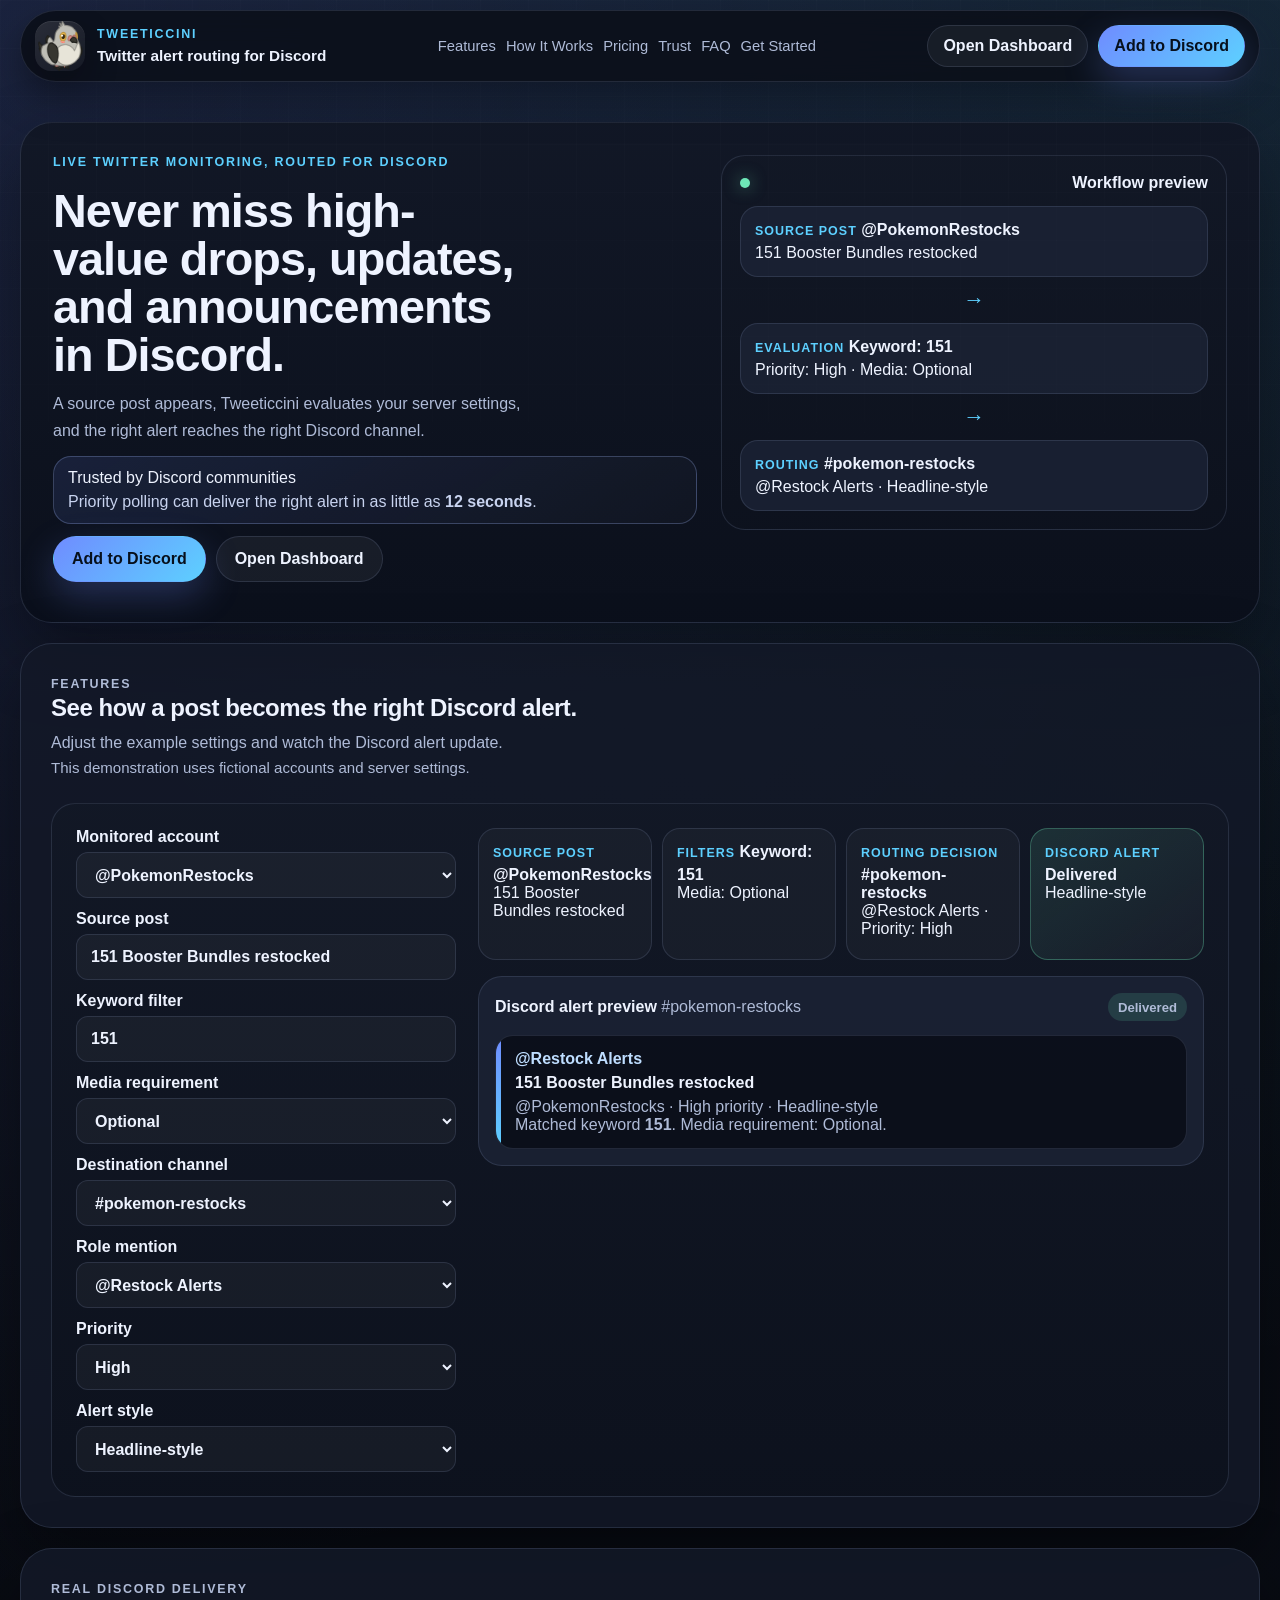
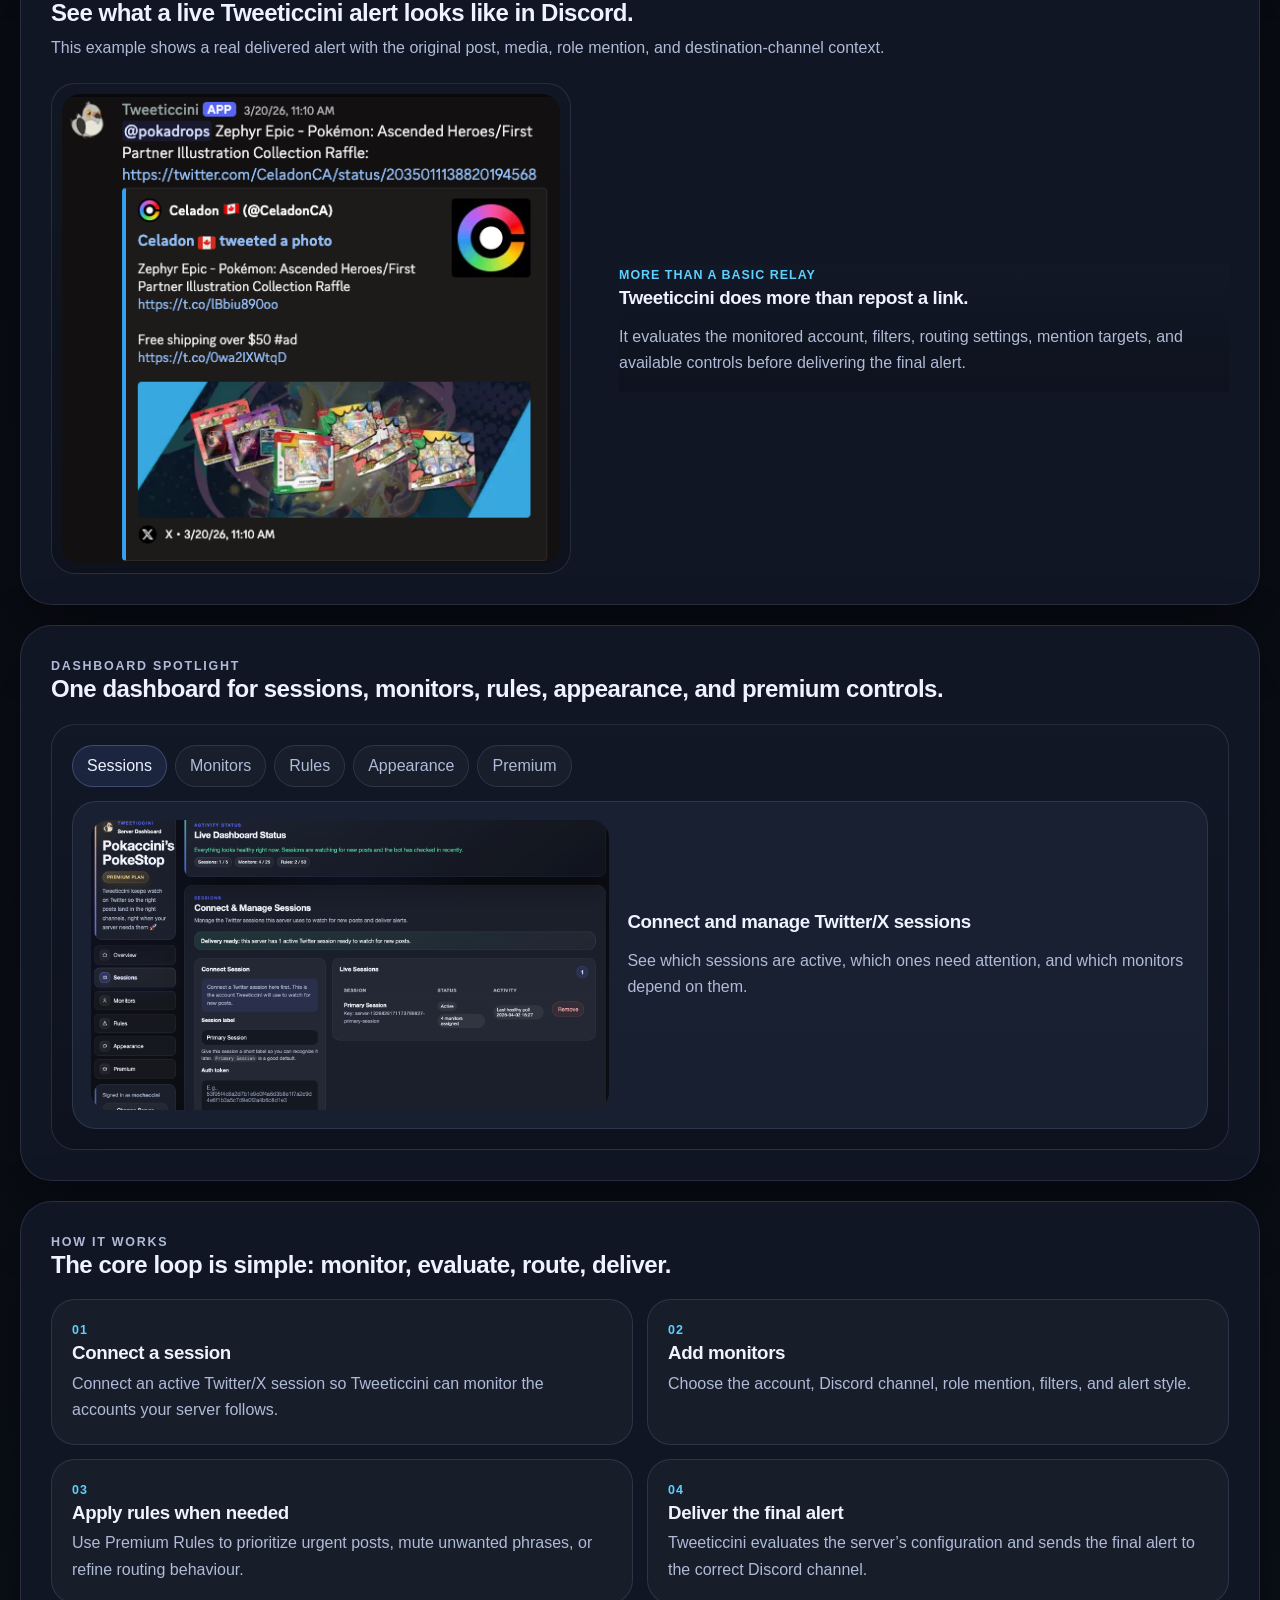
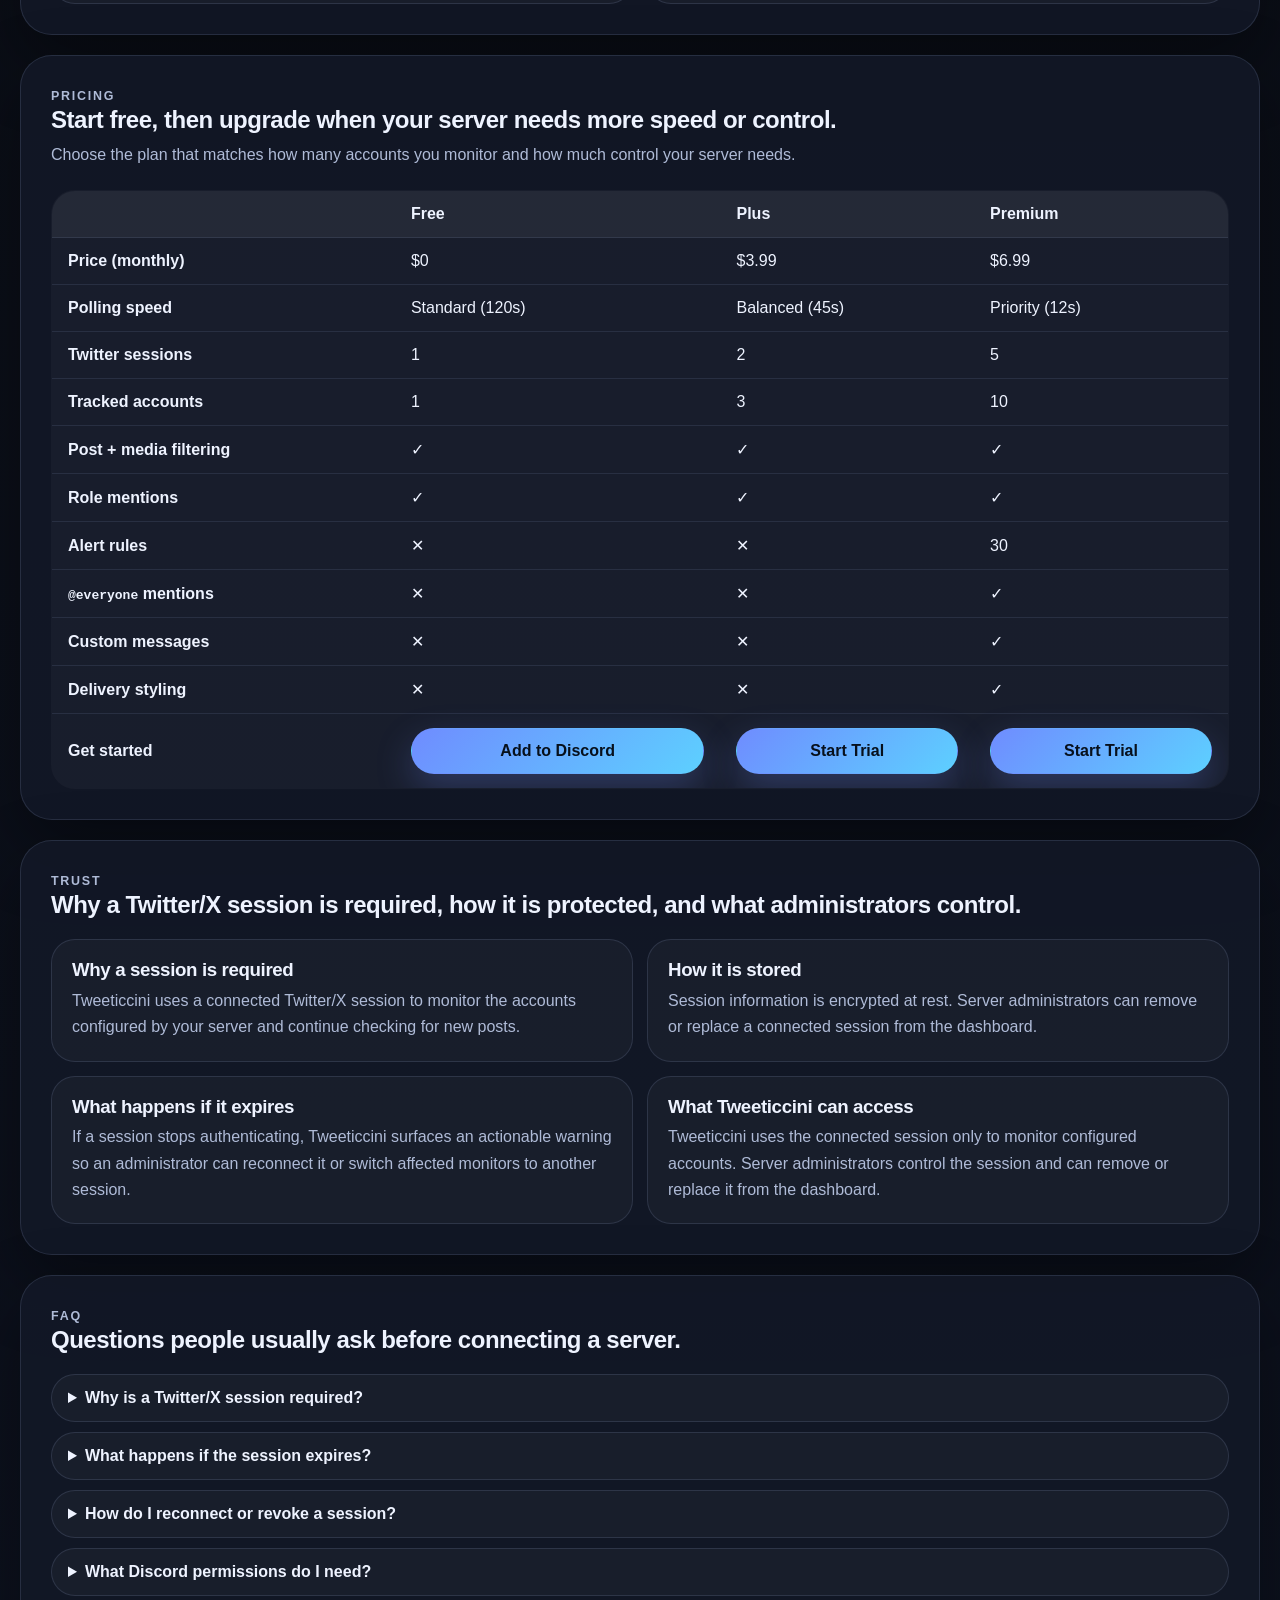
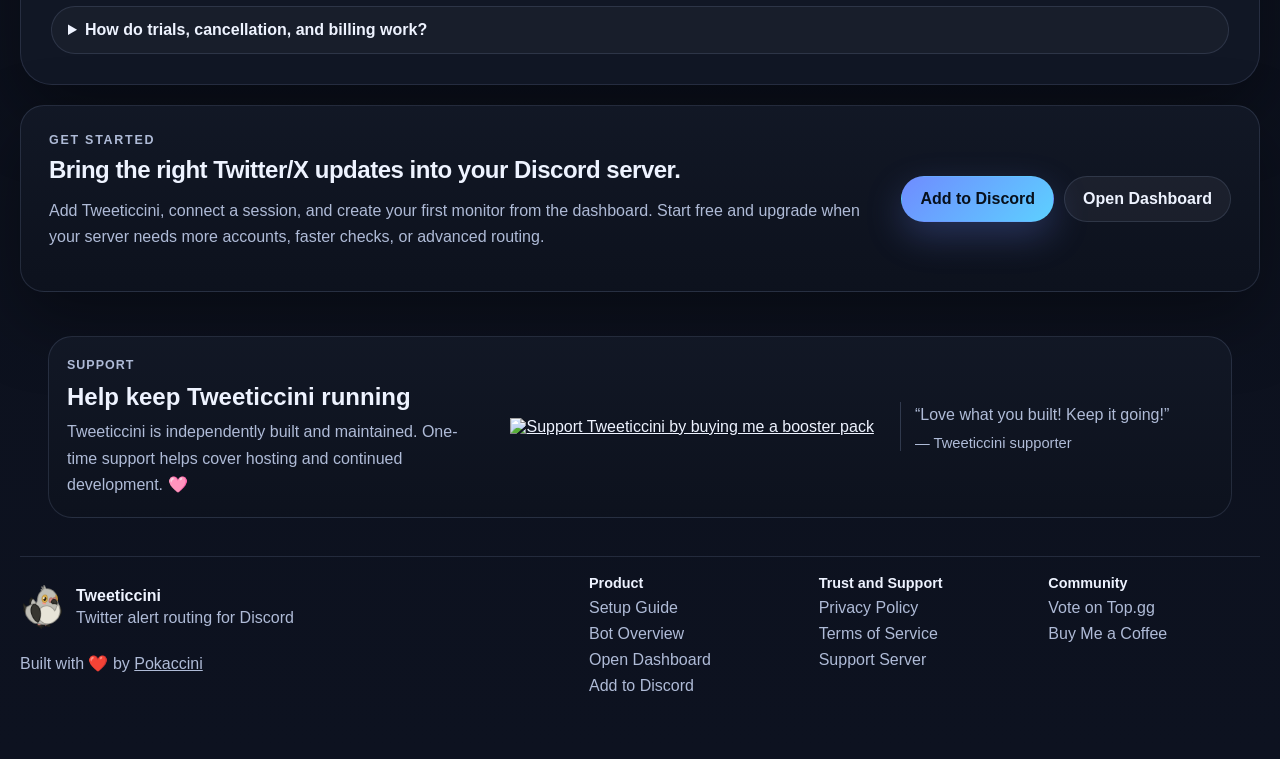
==== docs/index.html @ c3d286ec "Update support section styling and messaging for improved clarity and layout" ====
<!DOCTYPE html>
<html lang="en">
  <head>
    <meta charset="utf-8">
    <meta name="viewport" content="width=device-width, initial-scale=1">
    <title>Real-Time Twitter Alerts for Discord | Tweeticcini</title>
    <meta
      name="description"
      content="Tweeticcini routes Twitter alerts into the right Discord channels with filters, rules, alert styling, and one dashboard for setup and billing."
    >
    <meta name="robots" content="index,follow">
    <link rel="canonical" href="https://tweeticcini.com/">
    <meta property="og:type" content="website">
    <meta property="og:title" content="Real-Time Twitter Alerts for Discord | Tweeticcini">
    <meta
      property="og:description"
      content="A source post appears, Tweeticcini evaluates your server settings, and the right alert reaches the right Discord channel."
    >
    <meta property="og:url" content="https://tweeticcini.com/">
    <meta property="og:image" content="https://tweeticcini.com/tweeticcini-banner.jpg">
    <meta property="og:site_name" content="Tweeticcini">
    <meta name="twitter:card" content="summary_large_image">
    <meta name="twitter:title" content="Real-Time Twitter Alerts for Discord | Tweeticcini">
    <meta
      name="twitter:description"
      content="Route the Twitter accounts that matter into the right Discord channel with filters, rules, and cleaner delivery."
    >
    <meta name="twitter:image" content="https://tweeticcini.com/tweeticcini-banner.jpg">
    <meta
      http-equiv="Content-Security-Policy"
      content="default-src 'self'; script-src 'self'; style-src 'self' 'unsafe-inline'; img-src 'self' data: https://img.buymeacoffee.com; connect-src 'self' https://app.tweeticcini.com; font-src 'self' data:; object-src 'none'; base-uri 'self';"
    >
    <link rel="icon" type="image/png" sizes="32x32" href="./favicon-32.png">
    <link rel="apple-touch-icon" sizes="180x180" href="./apple-touch-icon.png">
    <link rel="stylesheet" href="./styles.css">
    <script src="./site.js" defer></script>
  </head>
  <body>
    <a class="skip-link" href="#main">Skip to main content</a>

    <header class="site-header">
      <div class="site-header-inner">
        <a class="site-brand" href="./index.html" aria-label="Tweeticcini home">
          <img class="site-brand-icon" src="./tweeticcini-icon.png" alt="Tweeticcini icon">
          <div>
            <p class="eyebrow">Tweeticcini</p>
            <div class="site-brand-name">Twitter alert routing for Discord</div>
          </div>
        </a>

        <details class="mobile-nav">
          <summary aria-label="Toggle navigation">Menu</summary>
          <nav class="mobile-nav-panel" aria-label="Mobile navigation">
            <a href="#workflow">Features</a>
            <a href="#how-it-works">How It Works</a>
            <a href="#pricing">Pricing</a>
            <a href="#trust">Trust</a>
            <a href="#faq">FAQ</a>
            <a href="#get-started">Get Started</a>
            <a href="https://discord.com/oauth2/authorize?client_id=1385046979662581780&scope=bot%20applications.commands&permissions=0">Add to Discord</a>
            <a href="https://app.tweeticcini.com">Open Dashboard</a>
          </nav>
        </details>

        <nav class="site-nav" aria-label="Primary navigation">
          <a href="#workflow">Features</a>
          <a href="#how-it-works">How It Works</a>
          <a href="#pricing">Pricing</a>
          <a href="#trust">Trust</a>
          <a href="#faq">FAQ</a>
          <a href="#get-started">Get Started</a>
        </nav>

        <div class="header-actions">
          <a class="button button-secondary button-small" href="https://app.tweeticcini.com">Open Dashboard</a>
          <a class="button button-small" href="https://discord.com/oauth2/authorize?client_id=1385046979662581780&scope=bot%20applications.commands&permissions=0">Add to Discord</a>
        </div>
      </div>
    </header>

    <main id="main" class="site-shell">
      <section class="hero-section">
        <div class="hero-copy">
          <p class="eyebrow">Live Twitter monitoring, routed for Discord</p>
          <h1>Never miss high-value drops, updates, and announcements in Discord.</h1>
          <p class="hero-text">
            A source post appears, Tweeticcini evaluates your server settings, and the right alert reaches the right Discord channel.
          </p>
          <p class="proof-line" aria-label="Tweeticcini adoption and reliability signals">
            <span class="proof-primary proof-primary--fallback">Trusted by Discord communities</span>
            <span class="proof-primary proof-primary--count" hidden><span class="server-count"></span> active servers using Tweeticcini</span>
            <span class="proof-secondary">Priority polling can deliver the right alert in as little as <strong>12 seconds</strong>.</span>
          </p>
          <div class="hero-actions">
            <a class="button" href="https://discord.com/oauth2/authorize?client_id=1385046979662581780&scope=bot%20applications.commands&permissions=0">Add to Discord</a>
            <a class="button button-secondary" href="https://app.tweeticcini.com">Open Dashboard</a>
          </div>
        </div>

        <aside class="hero-visual" aria-label="Tweeticcini workflow preview">
          <div class="signal-card">
            <div class="signal-card-header">
              <span class="status-dot" aria-hidden="true"></span>
              <strong>Workflow preview</strong>
            </div>
            <div class="workflow-chain" aria-hidden="true">
              <div class="workflow-chain-step">
                <span class="chain-label">Source post</span>
                <strong>@PokemonRestocks</strong>
                <p>151 Booster Bundles restocked</p>
              </div>
              <div class="workflow-chain-arrow">→</div>
              <div class="workflow-chain-step">
                <span class="chain-label">Evaluation</span>
                <strong>Keyword: 151</strong>
                <p>Priority: High · Media: Optional</p>
              </div>
              <div class="workflow-chain-arrow">→</div>
              <div class="workflow-chain-step">
                <span class="chain-label">Routing</span>
                <strong>#pokemon-restocks</strong>
                <p>@Restock Alerts · Headline-style</p>
              </div>
            </div>
          </div>
        </aside>
      </section>

      <section id="workflow" class="section-band workflow-section" aria-labelledby="workflow-title">
        <div class="section-heading">
          <p class="eyebrow">Features</p>
          <h2 id="workflow-title">See how a post becomes the right Discord alert.</h2>
          <p>
            Adjust the example settings and watch the Discord alert update.
          </p>
          <p class="section-note">This demonstration uses fictional accounts and server settings.</p>
        </div>

        <div class="workflow-demo">
          <form class="workflow-controls" data-workflow-form>
            <label>
              Monitored account
              <select name="account">
                <option value="@PokemonRestocks" selected>@PokemonRestocks</option>
                <option value="@PokeDrops">PokeDrops</option>
                <option value="@TCGNewsFeed">TCGNewsFeed</option>
              </select>
            </label>
            <label>
              Source post
              <input name="post" type="text" value="151 Booster Bundles restocked">
            </label>
            <label>
              Keyword filter
              <input name="keyword" type="text" value="151">
            </label>
            <label>
              Media requirement
              <select name="media">
                <option value="Optional" selected>Optional</option>
                <option value="Required">Required</option>
                <option value="No media">No media</option>
              </select>
            </label>
            <label>
              Destination channel
              <select name="channel">
                <option value="#pokemon-restocks" selected>#pokemon-restocks</option>
                <option value="#drops-feed">#drops-feed</option>
                <option value="#tcg-news">#tcg-news</option>
              </select>
            </label>
            <label>
              Role mention
              <select name="mention">
                <option value="@Restock Alerts" selected>@Restock Alerts</option>
                <option value="@Pokemon News">@Pokemon News</option>
                <option value="No role">No role</option>
              </select>
            </label>
            <label>
              Priority
              <select name="priority">
                <option value="High" selected>High</option>
                <option value="Standard">Standard</option>
                <option value="Low">Low</option>
              </select>
            </label>
            <label>
              Alert style
              <select name="style">
                <option value="Headline-style" selected>Headline-style</option>
                <option value="Template message">Template message</option>
              </select>
            </label>
          </form>

          <div class="workflow-preview">
            <div class="workflow-stage-list" aria-label="Tweeticcini workflow stages">
              <article class="stage-card">
                <span class="stage-label">Source post</span>
                <strong data-preview-account>@PokemonRestocks</strong>
                <p data-preview-post>151 Booster Bundles restocked</p>
              </article>
              <article class="stage-card">
                <span class="stage-label">Filters</span>
                <strong data-preview-keyword>Keyword: 151</strong>
                <p data-preview-media>Media: Optional</p>
              </article>
              <article class="stage-card">
                <span class="stage-label">Routing decision</span>
                <strong data-preview-channel>#pokemon-restocks</strong>
                <p data-preview-decision>@Restock Alerts · Priority: High</p>
              </article>
              <article class="stage-card stage-card--result">
                <span class="stage-label">Discord alert</span>
                <strong data-preview-status>Delivered</strong>
                <p data-preview-style>Headline-style</p>
              </article>
            </div>

            <article class="discord-preview" aria-live="polite">
              <div class="discord-preview-header">
                <div>
                  <strong>Discord alert preview</strong>
                  <span data-preview-channel-header>#pokemon-restocks</span>
                </div>
                <span class="status-badge status-badge--success" data-preview-status-badge>Delivered</span>
              </div>
              <div class="discord-message-card">
                <div class="discord-message-accent" aria-hidden="true"></div>
                <div class="discord-message-body">
                  <p class="discord-message-mention" data-preview-mention>@Restock Alerts</p>
                  <strong class="discord-message-title" data-preview-title>151 Booster Bundles restocked</strong>
                  <p class="discord-message-meta"><span data-preview-account-inline>@PokemonRestocks</span> · <span data-preview-priority>High</span> priority · <span data-preview-style-inline>Headline-style</span></p>
                  <p class="discord-message-copy">Matched keyword <strong data-preview-keyword-inline>151</strong>. Media requirement: <span data-preview-media-inline>Optional</span>.</p>
                </div>
              </div>
            </article>
          </div>
        </div>
      </section>

      <section class="section-band proof-section" aria-labelledby="proof-title">
        <div class="section-heading">
          <p class="eyebrow">Real Discord Delivery</p>
          <h2 id="proof-title">See what a live Tweeticcini alert looks like in Discord.</h2>
          <p>
            This example shows a real delivered alert with the original post, media, role mention, and destination-channel context.
          </p>
        </div>
        <div class="proof-layout">
          <div class="proof-image-shell">
            <img class="proof-image" src="./discord-alert-example.png" alt="Example Tweeticcini alert delivered in Discord">
          </div>
          <div class="proof-notes">
            <div class="support-card">
              <span class="card-kicker">More Than a Basic Relay</span>
              <h3>Tweeticcini does more than repost a link.</h3>
              <p>It evaluates the monitored account, filters, routing settings, mention targets, and available controls before delivering the final alert.</p>
            </div>
          </div>
        </div>
      </section>

      <section class="section-band spotlight-section" aria-labelledby="spotlight-title">
        <div class="section-heading">
          <p class="eyebrow">Dashboard Spotlight</p>
          <h2 id="spotlight-title">One dashboard for sessions, monitors, rules, appearance, and premium controls.</h2>
        </div>

        <div class="tab-demo" data-tab-demo>
          <div class="tab-list" role="tablist" aria-label="Dashboard preview tabs">
            <button type="button" class="tab-button is-active" role="tab" aria-selected="true" aria-controls="tab-sessions" id="tab-button-sessions" data-tab-target="tab-sessions">Sessions</button>
            <button type="button" class="tab-button" role="tab" aria-selected="false" aria-controls="tab-monitors" id="tab-button-monitors" data-tab-target="tab-monitors">Monitors</button>
            <button type="button" class="tab-button" role="tab" aria-selected="false" aria-controls="tab-rules" id="tab-button-rules" data-tab-target="tab-rules">Rules</button>
            <button type="button" class="tab-button" role="tab" aria-selected="false" aria-controls="tab-appearance" id="tab-button-appearance" data-tab-target="tab-appearance">Appearance</button>
            <button type="button" class="tab-button" role="tab" aria-selected="false" aria-controls="tab-premium" id="tab-button-premium" data-tab-target="tab-premium">Premium</button>
          </div>

          <div class="tab-panels">
            <section class="tab-panel is-active" id="tab-sessions" role="tabpanel" aria-labelledby="tab-button-sessions">
              <img class="tab-preview-image" src="./tweeticcini-sessions.png" alt="Tweeticcini dashboard sessions preview">
              <div class="tab-copy">
                <h3>Connect and manage Twitter/X sessions</h3>
                <p>See which sessions are active, which ones need attention, and which monitors depend on them.</p>
              </div>
            </section>
            <section class="tab-panel" id="tab-monitors" role="tabpanel" aria-labelledby="tab-button-monitors">
              <img class="tab-preview-image" src="./tweeticcini-monitors.png" alt="Tweeticcini dashboard monitors preview">
              <div class="tab-copy">
                <h3>Route monitored accounts to the right channels</h3>
                <p>Assign channels, role mentions, post filters, and per-monitor delivery behavior without editing commands.</p>
              </div>
            </section>
            <section class="tab-panel" id="tab-rules" role="tabpanel" aria-labelledby="tab-button-rules">
              <img class="tab-preview-image" src="./tweeticcini-rules.png" alt="Tweeticcini dashboard rules preview">
              <div class="tab-copy">
                <h3>Apply Premium Rules when precision matters</h3>
                <p>Promote urgent posts, mute noisy phrases, or scope behavior more tightly once a basic monitor is not enough.</p>
              </div>
            </section>
            <section class="tab-panel" id="tab-appearance" role="tabpanel" aria-labelledby="tab-button-appearance">
              <img class="tab-preview-image" src="./tweeticcini-appearance.png" alt="Tweeticcini dashboard appearance preview">
              <div class="tab-copy">
                <h3>Control how alerts read inside Discord</h3>
                <p>Choose headline-style or template messages and tune the visual presentation when Premium appearance settings are enabled.</p>
              </div>
            </section>
            <section class="tab-panel" id="tab-premium" role="tabpanel" aria-labelledby="tab-button-premium">
              <img class="tab-preview-image" src="./tweeticcini-overview.png" alt="Tweeticcini dashboard premium overview preview">
              <div class="tab-copy">
                <h3>Upgrade only when the server needs more scale or control</h3>
                <p>Keep setup in one place, review limits, and start the right plan flow from the dashboard when Free is no longer enough.</p>
              </div>
            </section>
          </div>
        </div>
      </section>

      <section id="how-it-works" class="section-band how-section" aria-labelledby="how-title">
        <div class="section-heading">
          <p class="eyebrow">How It Works</p>
          <h2 id="how-title">The core loop is simple: monitor, evaluate, route, deliver.</h2>
        </div>
        <div class="how-grid">
          <article class="how-card">
            <span class="how-step">01</span>
            <h3>Connect a session</h3>
            <p>Connect an active Twitter/X session so Tweeticcini can monitor the accounts your server follows.</p>
          </article>
          <article class="how-card">
            <span class="how-step">02</span>
            <h3>Add monitors</h3>
            <p>Choose the account, Discord channel, role mention, filters, and alert style.</p>
          </article>
          <article class="how-card">
            <span class="how-step">03</span>
            <h3>Apply rules when needed</h3>
            <p>Use Premium Rules to prioritize urgent posts, mute unwanted phrases, or refine routing behaviour.</p>
          </article>
          <article class="how-card">
            <span class="how-step">04</span>
            <h3>Deliver the final alert</h3>
            <p>Tweeticcini evaluates the server’s configuration and sends the final alert to the correct Discord channel.</p>
          </article>
        </div>
      </section>

      <section id="pricing" class="section-band pricing-section" aria-labelledby="pricing-title">
        <div class="section-heading">
          <p class="eyebrow">Pricing</p>
          <h2 id="pricing-title">Start free, then upgrade when your server needs more speed or control.</h2>
          <p>Choose the plan that matches how many accounts you monitor and how much control your server needs.</p>
        </div>

        <div class="pricing-table-wrap">
          <table class="pricing-table">
            <thead>
              <tr>
                <th></th>
                <th>Free</th>
                <th>Plus</th>
                <th>Premium</th>
              </tr>
            </thead>
            <tbody>
              <tr>
                <th>Price (monthly)</th>
                <td>$0</td>
                <td>$3.99</td>
                <td>$6.99</td>
              </tr>
              <tr>
                <th>Polling speed</th>
                <td>Standard (120s)</td>
                <td>Balanced (45s)</td>
                <td>Priority (12s)</td>
              </tr>
              <tr>
                <th>Twitter sessions</th>
                <td>1</td>
                <td>2</td>
                <td>5</td>
              </tr>
              <tr>
                <th>Tracked accounts</th>
                <td>1</td>
                <td>3</td>
                <td>10</td>
              </tr>
              <tr>
                <th>Post + media filtering</th>
                <td>✓</td>
                <td>✓</td>
                <td>✓</td>
              </tr>
              <tr>
                <th>Role mentions</th>
                <td>✓</td>
                <td>✓</td>
                <td>✓</td>
              </tr>
              <tr>
                <th>Alert rules</th>
                <td>✕</td>
                <td>✕</td>
                <td>30</td>
              </tr>
              <tr>
                <th><code>@everyone</code> mentions</th>
                <td>✕</td>
                <td>✕</td>
                <td>✓</td>
              </tr>
              <tr>
                <th>Custom messages</th>
                <td>✕</td>
                <td>✕</td>
                <td>✓</td>
              </tr>
              <tr>
                <th>Delivery styling</th>
                <td>✕</td>
                <td>✕</td>
                <td>✓</td>
              </tr>
              <tr>
                <th>Get started</th>
                <td><a class="button pricing-table-button" href="https://discord.com/oauth2/authorize?client_id=1385046979662581780&scope=bot%20applications.commands&permissions=0">Add to Discord</a></td>
                <td><a class="button pricing-table-button" href="https://app.tweeticcini.com/dashboard?plan=plus" aria-label="Start Plus trial">Start Trial</a></td>
                <td><a class="button pricing-table-button" href="https://app.tweeticcini.com/dashboard?plan=pro" aria-label="Start Premium trial">Start Trial</a></td>
              </tr>
            </tbody>
          </table>
        </div>

      </section>

      <section id="trust" class="section-band trust-section" aria-labelledby="trust-title">
        <div class="section-heading">
          <p class="eyebrow">Trust</p>
          <h2 id="trust-title">Why a Twitter/X session is required, how it is protected, and what administrators control.</h2>
        </div>
        <div class="trust-grid">
          <article class="trust-card">
            <h3>Why a session is required</h3>
            <p>Tweeticcini uses a connected Twitter/X session to monitor the accounts configured by your server and continue checking for new posts.</p>
          </article>
          <article class="trust-card">
            <h3>How it is stored</h3>
            <p>Session information is encrypted at rest. Server administrators can remove or replace a connected session from the dashboard.</p>
          </article>
          <article class="trust-card">
            <h3>What happens if it expires</h3>
            <p>If a session stops authenticating, Tweeticcini surfaces an actionable warning so an administrator can reconnect it or switch affected monitors to another session.</p>
          </article>
          <article class="trust-card">
            <h3>What Tweeticcini can access</h3>
            <p>Tweeticcini uses the connected session only to monitor configured accounts. Server administrators control the session and can remove or replace it from the dashboard.</p>
          </article>
        </div>
      </section>

      <section id="faq" class="section-band faq-section" aria-labelledby="faq-title">
        <div class="section-heading">
          <p class="eyebrow">FAQ</p>
          <h2 id="faq-title">Questions people usually ask before connecting a server.</h2>
        </div>
        <div class="faq-list">
          <details class="faq-item">
            <summary>Why is a Twitter/X session required?</summary>
            <p>Tweeticcini uses a connected session to watch the Twitter/X accounts your server cares about. Without that session, it cannot keep those monitor checks running.</p>
          </details>
          <details class="faq-item">
            <summary>What happens if the session expires?</summary>
            <p>The dashboard will show that the session needs attention, and alerts tied to that session may stop until a server admin reconnects it or swaps to another connected session.</p>
          </details>
          <details class="faq-item">
            <summary>How do I reconnect or revoke a session?</summary>
            <p>Open the dashboard, go to Sessions, and either reconnect the existing session or remove it entirely.</p>
          </details>
          <details class="faq-item">
            <summary>What Discord permissions do I need?</summary>
            <p>You need permission to manage the server in Discord to access the dashboard for that server. The bot also needs access to the channels where you want alerts posted.</p>
          </details>
          <details class="faq-item">
            <summary>How do trials, cancellation, and billing work?</summary>
            <p>Paid plans include a 7-day trial when available. You can start checkout from the dashboard and use the billing portal to review or cancel an active subscription.</p>
          </details>
        </div>
      </section>

      <section id="get-started" class="section-band final-cta-section" aria-labelledby="final-cta-title">
        <div class="final-cta-card">
          <div>
            <p class="eyebrow">Get Started</p>
            <h2 id="final-cta-title">Bring the right Twitter/X updates into your Discord server.</h2>
            <p>Add Tweeticcini, connect a session, and create your first monitor from the dashboard. Start free and upgrade when your server needs more accounts, faster checks, or advanced routing.</p>
          </div>
          <div class="hero-actions">
            <a class="button" href="https://discord.com/oauth2/authorize?client_id=1385046979662581780&scope=bot%20applications.commands&permissions=0">Add to Discord</a>
            <a class="button button-secondary" href="https://app.tweeticcini.com">Open Dashboard</a>
          </div>
        </div>
      </section>

      <section class="section-band support-section" aria-labelledby="support-title">
        <div class="support-note support-note--wide">
          <div class="support-copy">
            <p class="support-note-kicker">Support</p>
            <h2 id="support-title">Help keep Tweeticcini running</h2>
            <p>Tweeticcini is independently built and maintained. One-time support helps cover hosting and continued development. 🩷</p>
          </div>
          <div class="bmc-embed" aria-label="Buy Me a Coffee support button">
            <a class="bmc-embed-link" href="https://www.buymeacoffee.com/pokaccini" target="_blank" rel="noopener noreferrer">
              <img class="bmc-embed-image" src="https://img.buymeacoffee.com/button-api/?text=Buy me a booster pack&amp;emoji=🃏&amp;slug=pokaccini&amp;button_colour=BD5FFF&amp;font_colour=ffffff&amp;font_family=Bree&amp;outline_colour=000000&amp;coffee_colour=FFDD00" alt="Support Tweeticcini by buying me a booster pack">
            </a>
          </div>
          <blockquote class="support-quote">
            <p>“Love what you built! Keep it going!”</p>
            <footer>— Tweeticcini supporter</footer>
          </blockquote>
        </div>
      </section>

      <footer class="site-footer">
        <div class="footer-brand-block">
          <a class="footer-brand" href="./index.html" aria-label="Tweeticcini home">
            <img class="footer-brand-icon" src="./tweeticcini-icon.png" alt="Tweeticcini icon">
            <div>
              <strong>Tweeticcini</strong>
              <p>Twitter alert routing for Discord</p>
            </div>
          </a>
          <p class="footer-credit">Built with ❤️ by <a href="https://linktr.ee/pokaccini" target="_blank" rel="noreferrer">Pokaccini</a></p>
        </div>
        <nav class="footer-links-grid" aria-label="Footer">
          <div class="footer-link-group">
            <h2>Product</h2>
            <a href="./how-to-send-twitter-alerts-to-discord.html">Setup Guide</a>
            <a href="./twitter-alerts-for-discord.html">Bot Overview</a>
            <a href="https://app.tweeticcini.com">Open Dashboard</a>
            <a href="https://discord.com/oauth2/authorize?client_id=1385046979662581780&scope=bot%20applications.commands&permissions=0">Add to Discord</a>
          </div>
          <div class="footer-link-group">
            <h2>Trust and Support</h2>
            <a href="./privacy.html">Privacy Policy</a>
            <a href="./terms.html">Terms of Service</a>
            <a href="https://discord.gg/kWuft9A3gk" target="_blank" rel="noreferrer">Support Server</a>
          </div>
          <div class="footer-link-group">
            <h2>Community</h2>
            <a href="https://top.gg/bot/1385046979662581780/vote" target="_blank" rel="noreferrer">Vote on Top.gg</a>
            <a href="https://buymeacoffee.com/pokaccini" target="_blank" rel="noreferrer">Buy Me a Coffee</a>
          </div>
        </nav>
      </footer>
    </main>
  </body>
</html>
---- docs/styles.css ----
:root {
  color-scheme: dark;
  --bg: #0a0d14;
  --bg-elevated: #121826;
  --bg-soft: #171f31;
  --panel: rgba(19, 25, 39, 0.88);
  --panel-strong: rgba(14, 19, 31, 0.96);
  --panel-muted: rgba(28, 36, 54, 0.8);
  --border: rgba(138, 155, 194, 0.18);
  --border-strong: rgba(132, 154, 209, 0.34);
  --accent-primary: #6f8cff;
  --accent-secondary: #5dd0ff;
  --success: #6ee7b7;
  --warning: #ffd38a;
  --error: #ff9c9c;
  --text: #eef3ff;
  --text-muted: #afbbd7;
  --focus-ring: 0 0 0 3px rgba(93, 208, 255, 0.35);
  --shadow-soft: 0 18px 40px rgba(0, 0, 0, 0.28);
  --shadow-strong: 0 28px 70px rgba(0, 0, 0, 0.36);
  --space-1: 0.375rem;
  --space-2: 0.625rem;
  --space-3: 1rem;
  --space-4: 1.5rem;
  --space-5: 2rem;
  --space-6: 3rem;
  --space-7: 4rem;
  --space-8: 5rem;
  --radius-sm: 12px;
  --radius-md: 18px;
  --radius-lg: 24px;
  --radius-xl: 32px;
  --max-width: 1240px;
  --transition: 180ms ease;
}

* {
  box-sizing: border-box;
}

html {
  scroll-behavior: smooth;
}

body {
  margin: 0;
  min-height: 100vh;
  color: var(--text);
  background:
    radial-gradient(circle at top left, rgba(111, 140, 255, 0.18), transparent 28%),
    radial-gradient(circle at top right, rgba(93, 208, 255, 0.12), transparent 24%),
    linear-gradient(180deg, #070a12 0%, var(--bg) 45%, #0d1220 100%);
  font-family: "Roboto", "Segoe UI", "Helvetica Neue", Arial, sans-serif;
  overflow-x: clip;
}

body::before {
  content: "";
  position: fixed;
  inset: 0;
  pointer-events: none;
  background:
    linear-gradient(rgba(255, 255, 255, 0.02) 1px, transparent 1px),
    linear-gradient(90deg, rgba(255, 255, 255, 0.018) 1px, transparent 1px);
  background-size: 48px 48px;
  mask-image: linear-gradient(180deg, rgba(0, 0, 0, 0.68), transparent 84%);
}

a {
  color: inherit;
}

button,
input,
select {
  font: inherit;
}

button,
a {
  -webkit-tap-highlight-color: transparent;
}

:focus-visible {
  outline: none;
  box-shadow: var(--focus-ring);
}

.skip-link {
  position: fixed;
  left: 16px;
  top: 14px;
  z-index: 30;
  padding: 10px 14px;
  border-radius: var(--radius-sm);
  background: #fff;
  color: #0c1220;
  text-decoration: none;
  transform: translateY(-160%);
  transition: transform var(--transition);
}

.skip-link:focus {
  transform: translateY(0);
}

.site-header-inner,
.site-shell {
  width: min(var(--max-width), calc(100vw - 32px));
  margin: 0 auto;
}

.site-shell {
  padding: 20px 0 56px;
}

.site-header {
  position: sticky;
  top: 0;
  z-index: 20;
  padding: 10px 0 0;
}

.site-header-inner {
  display: grid;
  grid-template-columns: auto 1fr auto;
  align-items: center;
  gap: var(--space-4);
  padding: 10px 14px;
  border: 1px solid var(--border);
  border-radius: 999px;
  background: rgba(10, 14, 22, 0.82);
  backdrop-filter: blur(18px);
  box-shadow: var(--shadow-soft);
}

.site-brand {
  display: inline-flex;
  align-items: center;
  gap: 12px;
  text-decoration: none;
}

.site-brand-icon {
  width: 50px;
  height: 50px;
  border-radius: 16px;
  background: linear-gradient(145deg, rgba(255, 255, 255, 0.12), rgba(255, 255, 255, 0.04));
  box-shadow: inset 0 1px 0 rgba(255, 255, 255, 0.08), 0 14px 34px rgba(0, 0, 0, 0.24);
}

.site-brand-name {
  font-size: 0.96rem;
  font-weight: 700;
}

.eyebrow {
  margin: 0 0 var(--space-1);
  color: var(--accent-secondary);
  font-size: 0.78rem;
  font-weight: 700;
  letter-spacing: 0.14em;
  text-transform: uppercase;
}

.site-nav,
.header-actions,
.hero-actions,
.site-footer-links {
  display: flex;
  align-items: center;
  gap: 10px;
}

.site-nav {
  justify-content: center;
  flex-wrap: nowrap;
  min-width: 0;
}

.site-nav a,
.site-footer-links a,
.mobile-nav-panel a {
  color: var(--text-muted);
  text-decoration: none;
}

.site-nav a {
  font-size: 0.92rem;
  white-space: nowrap;
}

.site-nav a:hover,
.site-footer-links a:hover,
.mobile-nav-panel a:hover {
  color: var(--text);
}

.button {
  min-height: 46px;
  display: inline-flex;
  align-items: center;
  justify-content: center;
  gap: 8px;
  padding: 0 18px;
  border: 1px solid transparent;
  border-radius: 999px;
  background: linear-gradient(135deg, var(--accent-primary), var(--accent-secondary));
  color: #07101c;
  font-weight: 700;
  text-decoration: none;
  transition: transform var(--transition), box-shadow var(--transition), filter var(--transition), border-color var(--transition);
  box-shadow: 0 14px 36px rgba(111, 140, 255, 0.26);
}

.button:hover {
  transform: translateY(-1px);
  filter: brightness(1.04);
}

.button-small {
  min-height: 42px;
  padding-inline: 15px;
}

.button-secondary {
  background: rgba(255, 255, 255, 0.05);
  border-color: var(--border);
  color: var(--text);
  box-shadow: none;
}

.mobile-nav {
  display: none;
}

.hero-section,
.workflow-section,
.proof-section,
.spotlight-section,
.how-section,
.pricing-section,
.trust-section,
.faq-section,
.final-cta-card {
  border: 1px solid var(--border);
  border-radius: var(--radius-xl);
  background: var(--panel);
  box-shadow: var(--shadow-strong);
}

.hero-section,
.workflow-section,
.proof-section,
.spotlight-section,
.how-section,
.pricing-section,
.trust-section,
.faq-section,
.final-cta-section {
  margin-top: 20px;
}

.hero-section,
.workflow-section,
.proof-section,
.spotlight-section,
.how-section,
.pricing-section,
.trust-section,
.faq-section {
  padding: 30px;
}

.hero-section {
  display: grid;
  grid-template-columns: minmax(0, 1.12fr) minmax(340px, 0.88fr);
  gap: 24px;
  background:
    linear-gradient(180deg, rgba(18, 24, 38, 0.98), rgba(11, 16, 27, 0.98)),
    var(--panel);
  padding: 32px 32px 40px;
}

.hero-copy h1,
.section-heading h2,
.tab-copy h3,
.how-card h3,
.trust-card h3,
.support-card h3,
.final-cta-card h2 {
  margin: 0;
  line-height: 1.05;
  letter-spacing: -0.02em;
}

.hero-copy h1 {
  font-size: clamp(2.15rem, 3.65vw, 3.9rem);
  max-width: 18ch;
  line-height: 1.03;
}

.hero-text,
.section-heading p,
.tab-copy p,
.how-card p,
.trust-card p,
.support-card p,
.final-cta-card p,
.faq-item p,
.support-note p {
  color: var(--text-muted);
  line-height: 1.65;
}

.hero-copy {
  display: grid;
  gap: 12px;
}

.hero-text {
  margin: 0;
  max-width: 56ch;
}

.proof-line {
  display: grid;
  gap: 6px;
  padding: 12px 14px;
  margin: 0;
  border: 1px solid var(--border-strong);
  border-radius: var(--radius-md);
  background: linear-gradient(145deg, rgba(111, 140, 255, 0.12), rgba(255, 255, 255, 0.02));
}

.proof-kicker {
  color: #c8d7ff;
  font-size: 0.72rem;
  font-weight: 700;
  letter-spacing: 0.12em;
  text-transform: uppercase;
}

.proof-primary {
  font-size: 1rem;
  color: var(--text);
}

.proof-primary--count[hidden],
.proof-primary--fallback[hidden] {
  display: none;
}

.proof-secondary {
  color: #c8d3ef;
}

.hero-visual {
  display: grid;
  align-content: start;
}

.hero-copy,
.hero-visual,
.proof-notes {
  min-width: 0;
}

.signal-card,
.workflow-demo,
.tab-demo,
.support-note,
.proof-notes .support-card,
.final-cta-card {
  background: linear-gradient(180deg, rgba(18, 24, 38, 0.98), rgba(13, 18, 30, 0.98));
}

.signal-card,
.support-note {
  padding: 18px;
  border: 1px solid var(--border);
  border-radius: var(--radius-lg);
}

.signal-card-header,
.discord-preview-header {
  display: flex;
  align-items: center;
  justify-content: space-between;
  gap: 12px;
}

.status-dot {
  width: 10px;
  height: 10px;
  border-radius: 999px;
  background: var(--success);
  box-shadow: 0 0 16px rgba(110, 231, 183, 0.5);
}

.workflow-chain {
  display: grid;
  gap: 10px;
  margin-top: 14px;
}

.workflow-chain-step {
  padding: 14px;
  border: 1px solid var(--border);
  border-radius: var(--radius-md);
  background: var(--panel-muted);
}

.workflow-chain-step p,
.workflow-chain-step strong {
  margin: 0;
}

.workflow-chain-arrow {
  color: var(--accent-secondary);
  font-size: 1.35rem;
  text-align: center;
}

.chain-label,
.stage-label,
.card-kicker,
.support-note-kicker,
.how-step {
  display: inline-block;
  margin-bottom: 6px;
  color: var(--accent-secondary);
  font-size: 0.78rem;
  font-weight: 700;
  letter-spacing: 0.08em;
  text-transform: uppercase;
}

.section-heading {
  width: 100%;
  max-width: 1020px;
  margin-bottom: 22px;
}

.section-heading > p {
  margin-top: 0;
  margin-bottom: 0;
}

.section-heading > h2 {
  margin-top: 0;
  margin-bottom: 10px;
}

.section-note {
  margin: 0;
  color: #cad3eb;
  font-size: 0.94rem;
}

.workflow-demo {
  display: grid;
  grid-template-columns: minmax(320px, 380px) minmax(0, 1fr);
  gap: 22px;
  padding: 24px;
  border: 1px solid var(--border);
  border-radius: var(--radius-lg);
  align-items: start;
}

.workflow-controls {
  display: grid;
  gap: 12px;
}

.workflow-controls label {
  display: grid;
  gap: 6px;
  color: var(--text);
  font-weight: 600;
}

.workflow-controls input,
.workflow-controls select {
  min-height: 46px;
  width: 100%;
  padding: 0 14px;
  border: 1px solid var(--border);
  border-radius: var(--radius-sm);
  background: rgba(255, 255, 255, 0.04);
  color: var(--text);
}

.workflow-preview {
  display: grid;
  gap: 16px;
  align-content: start;
}

.workflow-stage-list {
  display: grid;
  grid-template-columns: repeat(4, minmax(0, 1fr));
  gap: 10px;
}

.stage-card {
  min-height: 132px;
  padding: 14px;
  border: 1px solid var(--border);
  border-radius: var(--radius-md);
  background: rgba(255, 255, 255, 0.03);
}

.stage-card strong,
.stage-card p {
  margin: 0;
}

.stage-card--result {
  background: linear-gradient(145deg, rgba(110, 231, 183, 0.12), rgba(255, 255, 255, 0.03));
  border-color: rgba(110, 231, 183, 0.3);
}

.discord-preview {
  padding: 16px;
  border: 1px solid var(--border);
  border-radius: var(--radius-lg);
  background: var(--panel-muted);
}

.discord-preview-header span {
  color: var(--text-muted);
}

.status-badge {
  display: inline-flex;
  align-items: center;
  justify-content: center;
  min-height: 28px;
  padding: 0 10px;
  border-radius: 999px;
  font-size: 0.82rem;
  font-weight: 700;
}

.status-badge--success {
  background: rgba(110, 231, 183, 0.14);
  color: var(--success);
}

.discord-message-card {
  display: grid;
  grid-template-columns: 5px 1fr;
  margin-top: 14px;
  border: 1px solid var(--border);
  border-radius: var(--radius-md);
  overflow: hidden;
  background: rgba(9, 13, 22, 0.82);
}

.discord-message-accent {
  background: linear-gradient(180deg, var(--accent-primary), var(--accent-secondary));
}

.discord-message-body {
  padding: 14px;
}

.discord-message-mention {
  margin: 0 0 6px;
  color: #beddff;
  font-weight: 700;
}

.discord-message-title {
  display: block;
  margin-bottom: 6px;
}

.discord-message-meta,
.discord-message-copy {
  margin: 0;
  color: var(--text-muted);
}

.proof-layout {
  display: grid;
  grid-template-columns: minmax(0, 520px) minmax(320px, 1fr);
  gap: 48px;
  align-items: center;
}

.proof-image-shell,
.tab-panel,
.how-card,
.trust-card,
.faq-item,
.final-cta-card {
  border: 1px solid var(--border);
  border-radius: var(--radius-lg);
}

.proof-image-shell {
  width: 100%;
  max-width: 520px;
  justify-self: start;
  padding: 10px;
  background: linear-gradient(180deg, rgba(17, 23, 36, 0.98), rgba(13, 18, 28, 0.98));
}

.proof-image {
  width: 100%;
  max-width: 520px;
  height: auto;
  display: block;
  border-radius: var(--radius-md);
  object-fit: contain;
}

.proof-notes {
  display: grid;
  align-content: center;
}

.tab-demo {
  padding: 20px;
  border: 1px solid var(--border);
  border-radius: var(--radius-lg);
}

.tab-list {
  display: flex;
  flex-wrap: wrap;
  gap: 8px;
  margin-bottom: 14px;
}

.tab-button {
  min-height: 42px;
  padding: 0 14px;
  border: 1px solid var(--border);
  border-radius: 999px;
  background: rgba(255, 255, 255, 0.03);
  color: var(--text-muted);
  cursor: pointer;
  transition: background var(--transition), color var(--transition), border-color var(--transition);
}

.tab-button:hover,
.tab-button[aria-selected="true"] {
  color: var(--text);
  border-color: var(--border-strong);
  background: rgba(111, 140, 255, 0.12);
}

.tab-panels {
  display: grid;
  gap: 12px;
}

.js-enabled .tab-panel {
  display: none;
}

.js-enabled .tab-panel.is-active {
  display: grid;
}

.tab-panel {
  grid-template-columns: minmax(300px, 0.96fr) minmax(0, 1.04fr);
  gap: 18px;
  padding: 18px;
  background: var(--panel-muted);
  align-items: center;
}

.tab-preview-image {
  width: 100%;
  border-radius: var(--radius-md);
  display: block;
  max-height: 290px;
  object-fit: cover;
}

.how-grid,
.trust-grid {
  display: grid;
  grid-template-columns: repeat(2, minmax(0, 1fr));
  gap: 14px;
}

.how-card,
.trust-card {
  padding: 20px;
  background: rgba(255, 255, 255, 0.03);
}

.how-card h3,
.trust-card h3 {
  margin-bottom: 8px;
}

.how-card p,
.trust-card p {
  margin: 0;
}

.pricing-table-wrap {
  overflow-x: auto;
  margin-top: 18px;
}

.pricing-table {
  width: 100%;
  border-collapse: collapse;
  border: 1px solid var(--border);
  border-radius: var(--radius-lg);
  overflow: hidden;
  background: rgba(255, 255, 255, 0.03);
}

.pricing-table th,
.pricing-table td {
  padding: 14px 16px;
  text-align: left;
  border-bottom: 1px solid rgba(138, 155, 194, 0.14);
}

.pricing-table thead th {
  background: rgba(255, 255, 255, 0.05);
}

.pricing-table tbody tr:last-child td,
.pricing-table tbody tr:last-child th {
  border-bottom: 0;
}

.pricing-table-button {
  width: 100%;
}

.support-note {
  display: grid;
  gap: 8px;
  max-width: 640px;
  margin: 18px auto 0;
}

.support-section {
  margin-top: 20px;
  padding: 24px 28px;
}

.support-note .bmc-embed {
  margin-top: 0;
}

.support-note--wide {
  max-width: none;
  margin-top: 0;
  grid-template-columns: minmax(0, 1.2fr) auto minmax(220px, 0.9fr);
  align-items: center;
  gap: 26px;
}

.support-copy {
  min-width: 0;
  display: grid;
  align-content: center;
  gap: 8px;
}

.support-copy .eyebrow,
.support-copy h2,
.support-copy p {
  margin: 0;
}

.bmc-embed-link {
  display: inline-block;
}

.bmc-embed-image {
  display: block;
  width: auto;
  height: auto;
  max-width: 100%;
}

.support-quote {
  margin: 0;
  padding-left: 14px;
  border-left: 1px solid rgba(138, 155, 194, 0.28);
  color: var(--text-muted);
  align-self: center;
}

.support-quote p,
.support-quote footer {
  margin: 0;
}

.support-quote footer {
  margin-top: 6px;
  font-size: 0.92rem;
}

.faq-list {
  display: grid;
  gap: 10px;
}

.faq-item {
  padding: 14px 16px;
  background: rgba(255, 255, 255, 0.03);
}

.faq-item summary {
  cursor: pointer;
  font-weight: 700;
}

.faq-item p {
  margin: 10px 0 0;
}

.final-cta-card {
  display: grid;
  grid-template-columns: minmax(0, 1.2fr) auto;
  gap: 18px;
  align-items: center;
  padding: 24px 28px;
}

.site-footer {
  display: grid;
  grid-template-columns: minmax(240px, 0.9fr) minmax(0, 1.1fr);
  gap: 20px;
  margin-top: 14px;
  padding: 18px 0 8px;
  border-top: 1px solid var(--border);
}

.footer-brand-block {
  display: grid;
  gap: 10px;
}

.footer-brand {
  display: inline-flex;
  align-items: center;
  gap: 12px;
  text-decoration: none;
}

.footer-brand-icon {
  width: 44px;
  height: 44px;
  border-radius: 14px;
}

.footer-brand p,
.footer-credit {
  margin: 4px 0 0;
  color: var(--text-muted);
}

.footer-links-grid {
  display: grid;
  grid-template-columns: repeat(3, minmax(0, 1fr));
  gap: 18px;
}

.footer-link-group {
  display: grid;
  align-content: start;
  gap: 8px;
}

.footer-link-group h2 {
  margin: 0;
  font-size: 0.9rem;
}

.footer-link-group a {
  color: var(--text-muted);
  text-decoration: none;
}

#workflow,
#how-it-works,
#pricing,
#trust,
#faq,
#get-started {
  scroll-margin-top: 88px;
}

.footer-credit a,
.footer-brand strong {
  color: inherit;
}

@media (max-width: 1100px) {
  .site-header-inner {
    grid-template-columns: auto minmax(0, 1fr) auto;
  }

  .site-brand-name {
    font-size: 0.88rem;
  }

  .site-nav a {
    font-size: 0.87rem;
  }

  .button-small {
    padding-inline: 13px;
  }

  .hero-section,
  .proof-layout,
  .workflow-demo,
  .tab-panel,
  .final-cta-card,
  .support-note--wide {
    grid-template-columns: 1fr;
  }

  .proof-layout {
    gap: 18px;
  }

  .proof-image-shell {
    max-width: 100%;
    justify-self: center;
  }

  .proof-image {
    max-width: 100%;
  }

  .support-note--wide {
    gap: 14px;
  }

  .workflow-stage-list {
    grid-template-columns: repeat(2, minmax(0, 1fr));
  }

  .site-footer {
    grid-template-columns: repeat(3, minmax(0, 1fr));
    column-gap: 0.75rem;
    row-gap: 1.25rem;
  }

  .footer-brand-block,
  .footer-links-grid {
    grid-column: 1 / -1;
  }

  .footer-links-grid {
    grid-template-columns: repeat(3, minmax(0, 1fr));
  }
}

@media (max-width: 820px) {
  .site-header-inner {
    grid-template-columns: auto auto;
  }

  .site-nav,
  .header-actions {
    display: none;
  }

  .mobile-nav {
    display: block;
    justify-self: end;
  }

  .mobile-nav summary {
    list-style: none;
    cursor: pointer;
    min-height: 42px;
    padding: 10px 14px;
    border: 1px solid var(--border);
    border-radius: 999px;
    background: rgba(255, 255, 255, 0.04);
  }

  .mobile-nav summary::-webkit-details-marker {
    display: none;
  }

  .mobile-nav[open] .mobile-nav-panel {
    display: grid;
  }

  .mobile-nav-panel {
    display: none;
    gap: 12px;
    position: absolute;
    right: 0;
    top: calc(100% + 10px);
    width: min(280px, calc(100vw - 32px));
    padding: 16px;
    border: 1px solid var(--border);
    border-radius: var(--radius-lg);
    background: rgba(10, 14, 22, 0.96);
    box-shadow: var(--shadow-strong);
  }

  .workflow-stage-list,
  .how-grid,
  .trust-grid {
    grid-template-columns: 1fr;
  }

  .footer-link-group {
    min-width: 0;
    gap: 0.45rem;
  }

  .footer-link-group h2 {
    font-size: 0.84rem;
  }

  .footer-link-group a {
    font-size: 0.84rem;
    line-height: 1.4;
    padding-block: 2px;
    overflow-wrap: anywhere;
  }
}

@media (max-width: 640px) {
  .site-shell,
  .site-header-inner {
    width: min(var(--max-width), calc(100vw - 20px));
  }

  .hero-section,
  .workflow-section,
  .proof-section,
  .spotlight-section,
  .how-section,
  .pricing-section,
  .trust-section,
  .faq-section {
    padding: 22px;
  }

  .hero-copy h1 {
    font-size: clamp(2rem, 10vw, 3rem);
    max-width: none;
  }

  .hero-actions {
    flex-direction: column;
    align-items: stretch;
  }

  .workflow-demo {
    padding: 18px;
  }

  .site-footer {
    gap: 14px;
  }
}

@media (max-width: 340px) {
  .site-footer {
    grid-template-columns: repeat(2, minmax(0, 1fr));
  }

  .footer-brand-block,
  .footer-links-grid {
    grid-column: 1 / -1;
  }

  .footer-links-grid {
    grid-template-columns: repeat(2, minmax(0, 1fr));
  }
}

@media (prefers-reduced-motion: reduce) {
  html {
    scroll-behavior: auto;
  }

  *,
  *::before,
  *::after {
    animation: none !important;
    transition: none !important;
  }
}
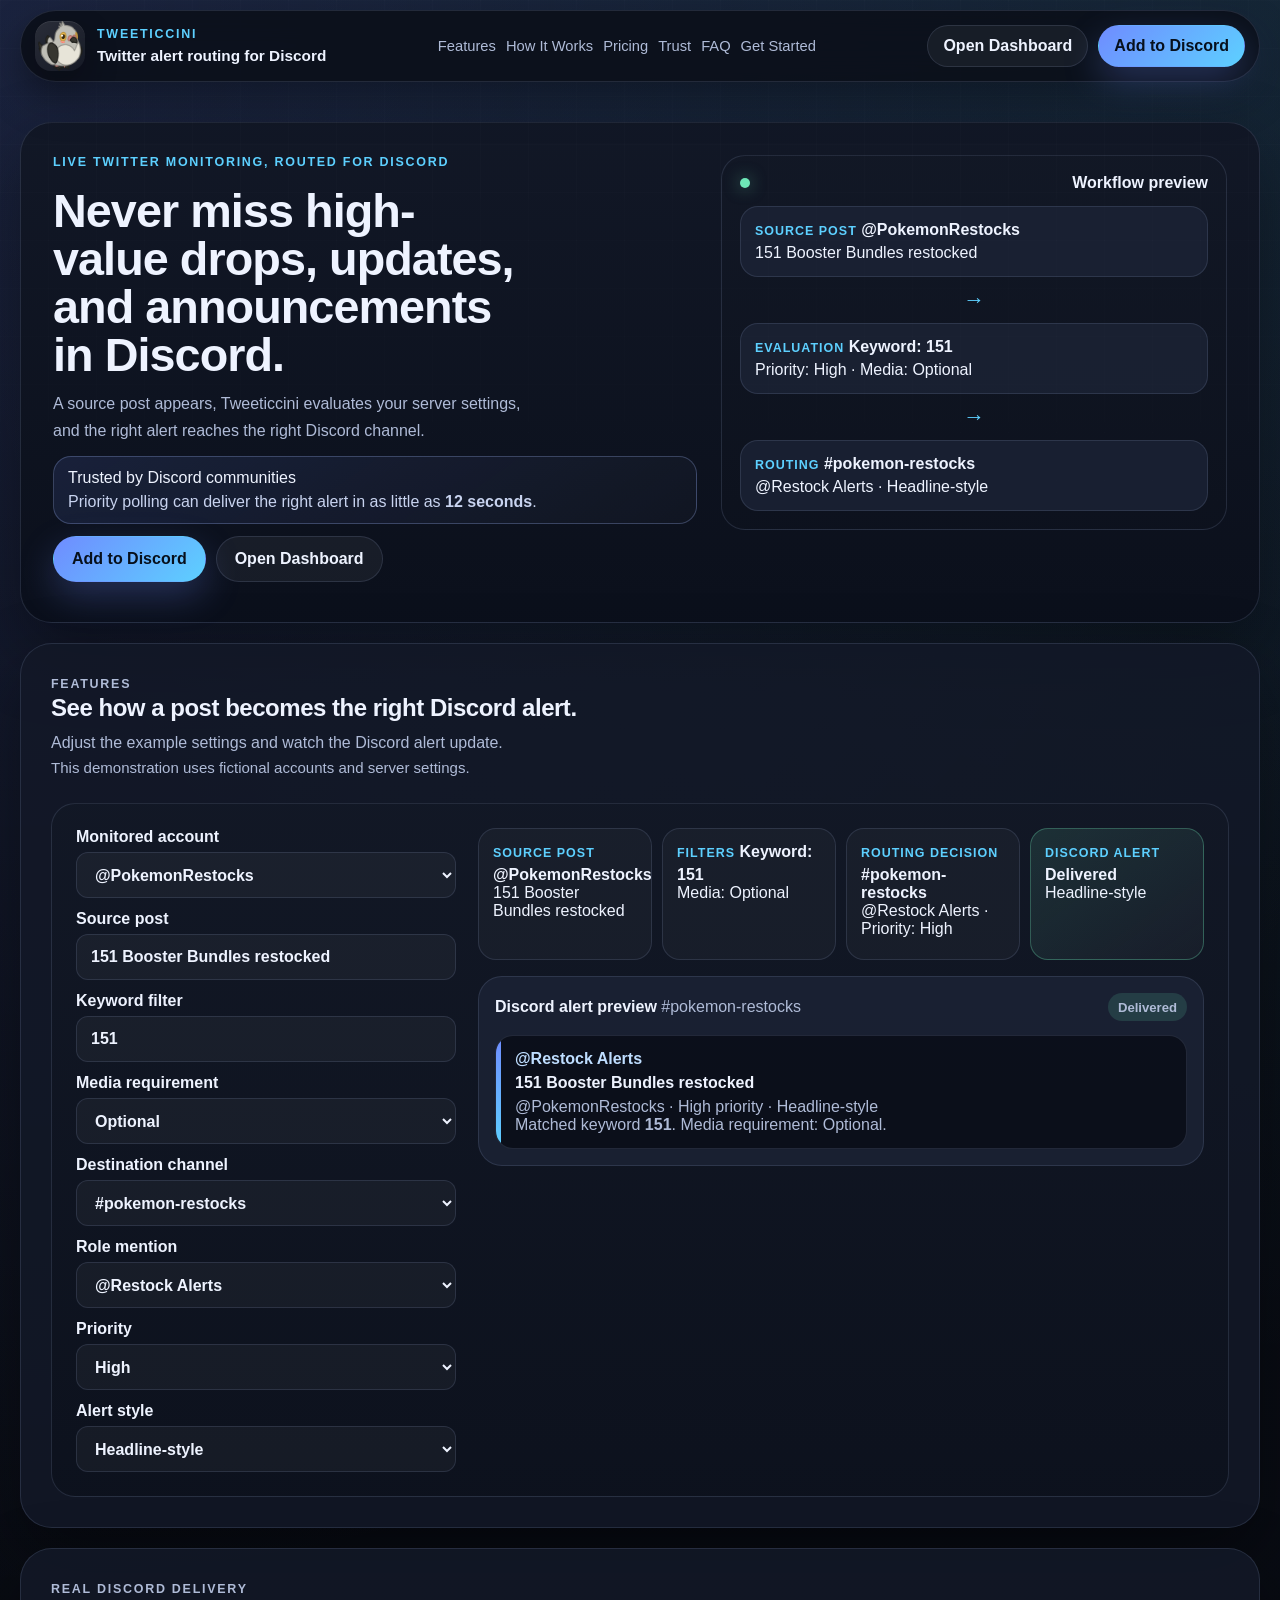
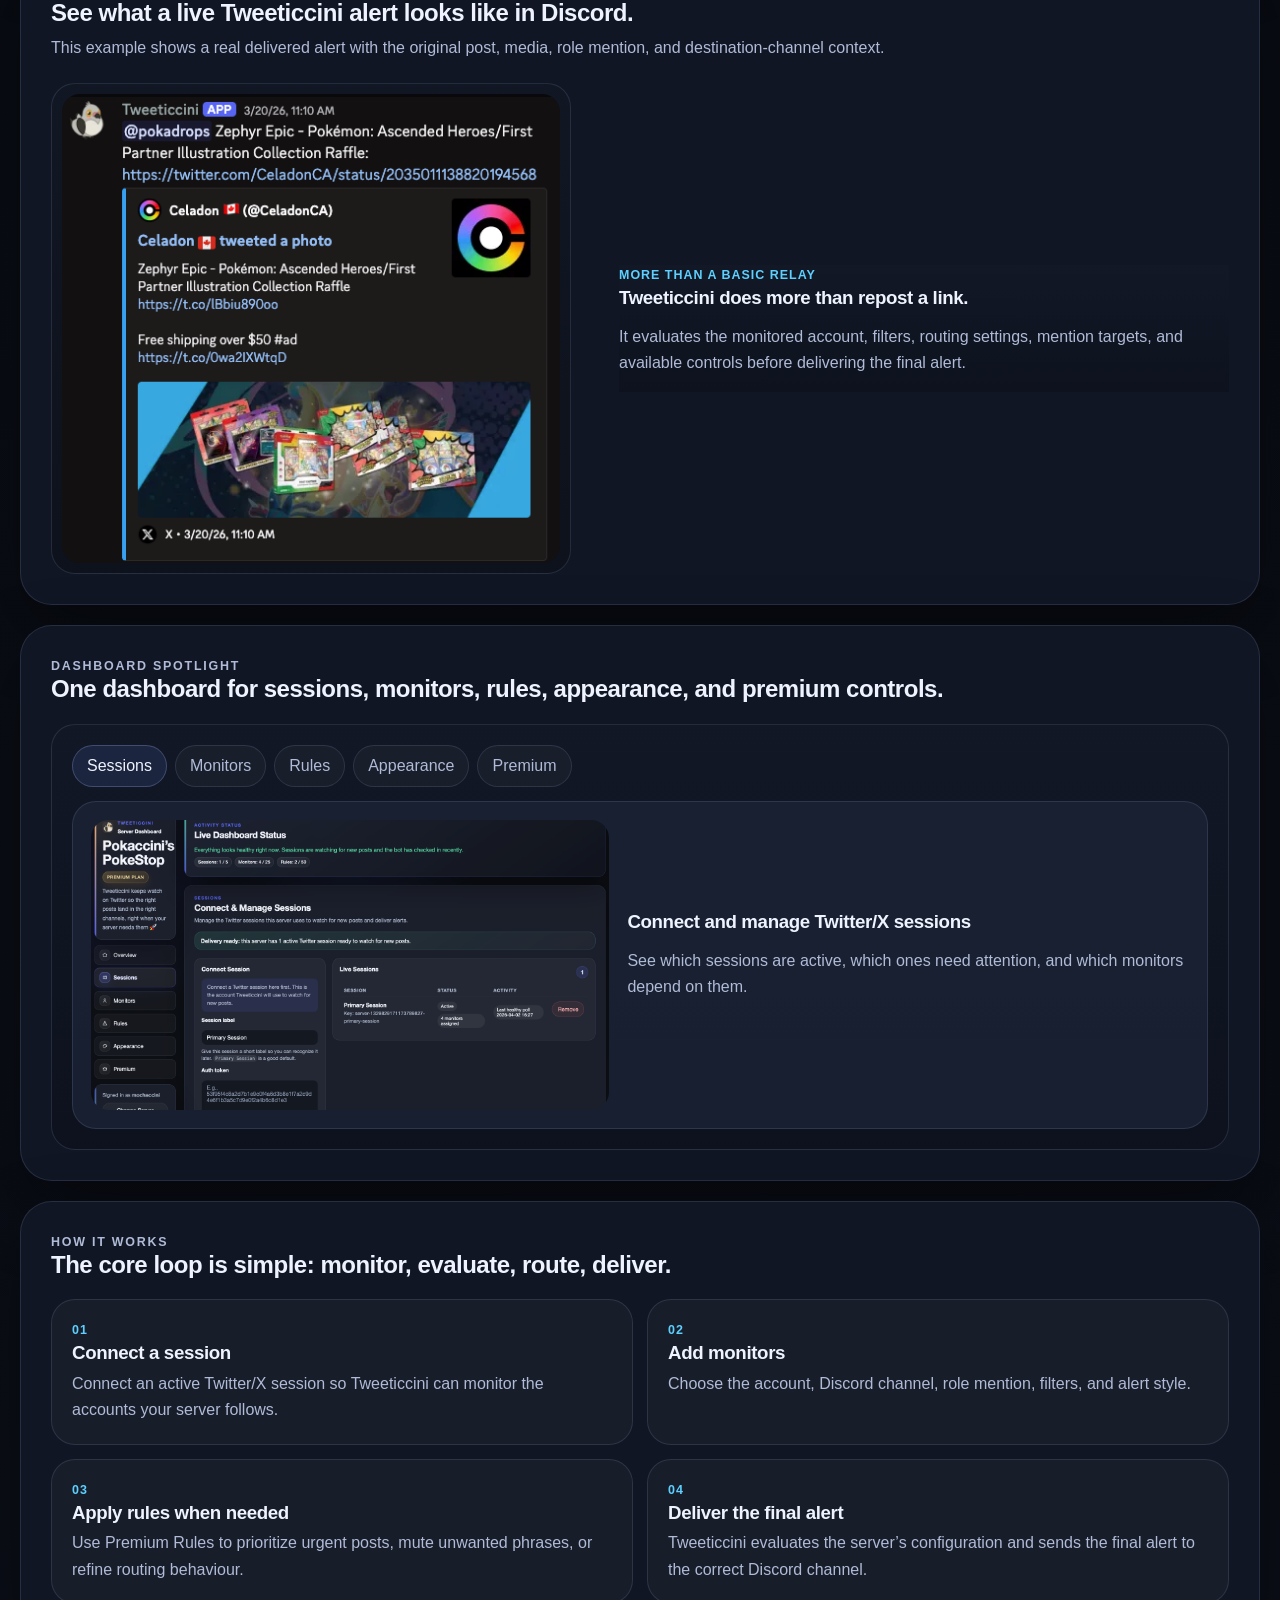
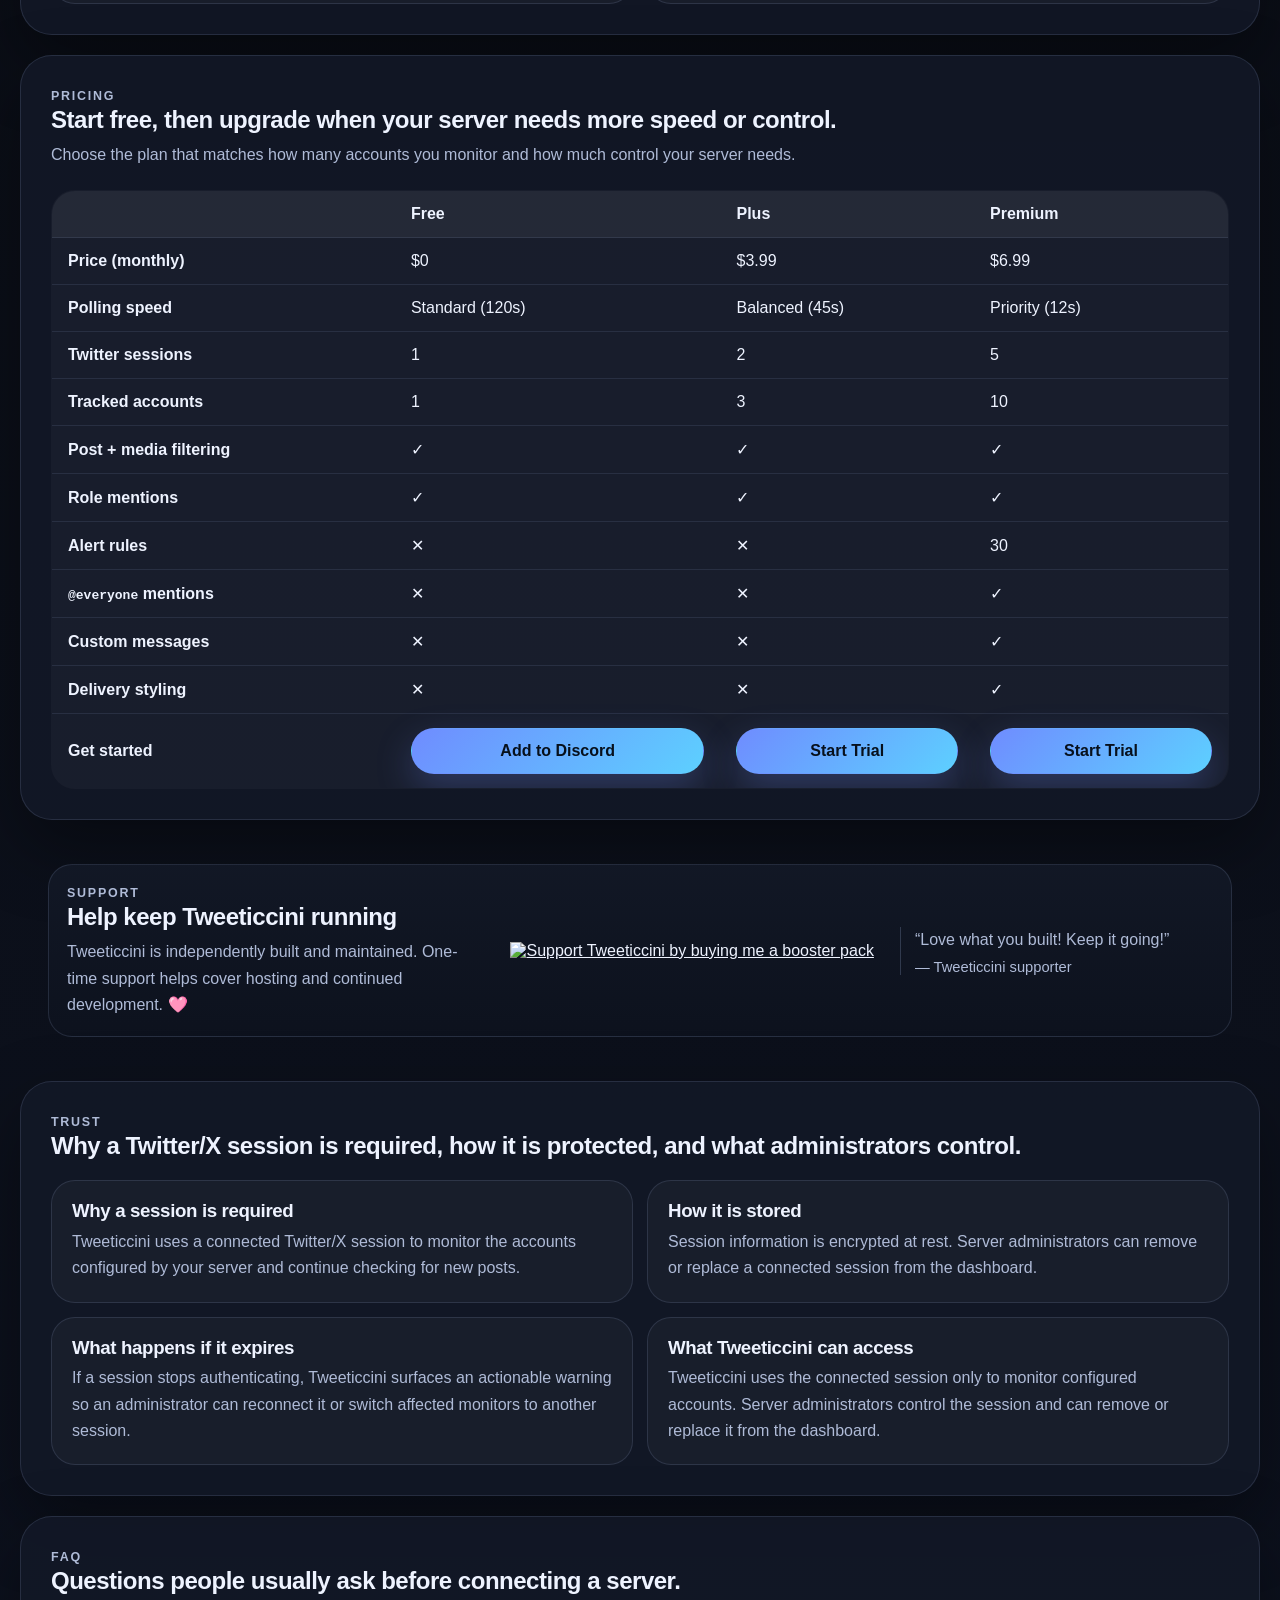
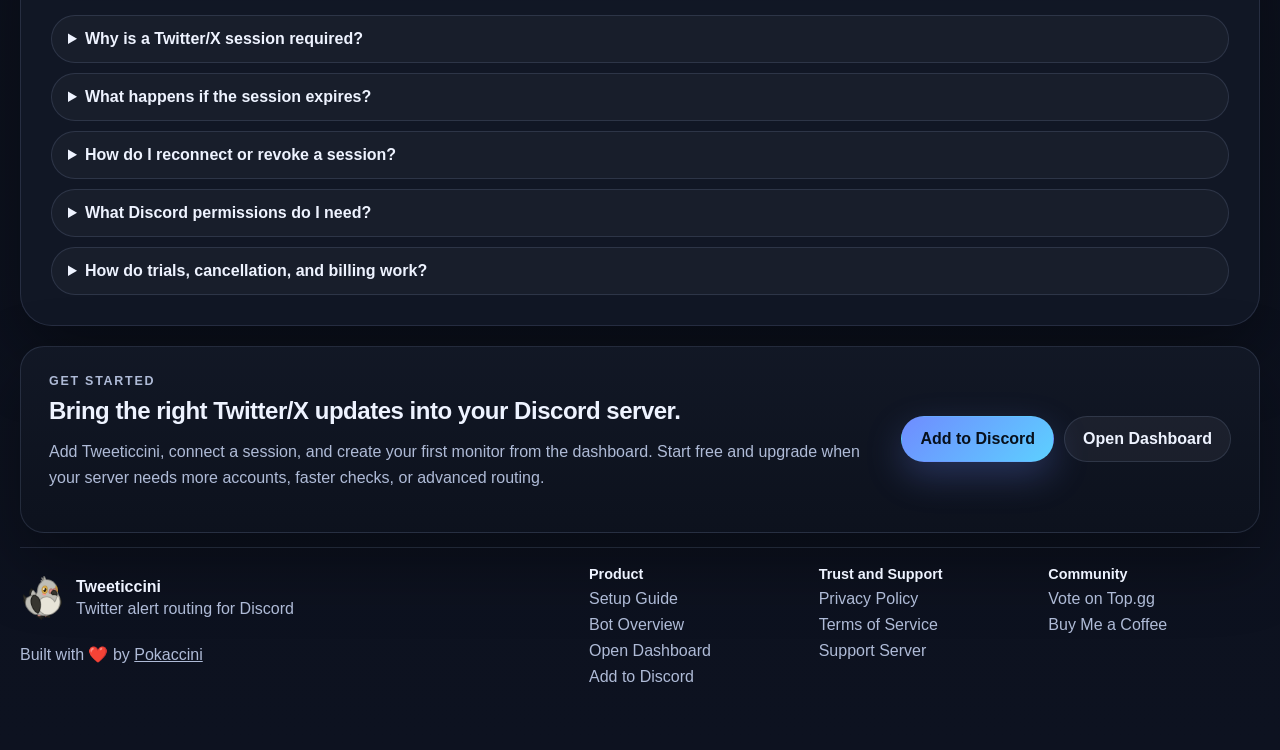
==== commit 4d0cd09d: "Refactor support section in index.html for improved clarity and update styles" ====
--- a/docs/index.html
+++ b/docs/index.html
@@ -437,6 +437,25 @@
 
       </section>
 
+      <section class="section-band support-section" aria-labelledby="support-title">
+        <div class="support-note support-note--wide">
+          <div class="section-heading support-copy">
+            <p class="eyebrow">Support</p>
+            <h2 id="support-title">Help keep Tweeticcini running</h2>
+            <p>Tweeticcini is independently built and maintained. One-time support helps cover hosting and continued development. 🩷</p>
+          </div>
+          <div class="bmc-embed" aria-label="Buy Me a Coffee support button">
+            <a class="bmc-embed-link" href="https://www.buymeacoffee.com/pokaccini" target="_blank" rel="noopener noreferrer">
+              <img class="bmc-embed-image" src="https://img.buymeacoffee.com/button-api/?text=Buy me a booster pack&amp;emoji=🃏&amp;slug=pokaccini&amp;button_colour=BD5FFF&amp;font_colour=ffffff&amp;font_family=Bree&amp;outline_colour=000000&amp;coffee_colour=FFDD00" alt="Support Tweeticcini by buying me a booster pack">
+            </a>
+          </div>
+          <blockquote class="support-quote">
+            <p>“Love what you built! Keep it going!”</p>
+            <footer>— Tweeticcini supporter</footer>
+          </blockquote>
+        </div>
+      </section>
+
       <section id="trust" class="section-band trust-section" aria-labelledby="trust-title">
         <div class="section-heading">
           <p class="eyebrow">Trust</p>
@@ -505,25 +524,6 @@
         </div>
       </section>
 
-      <section class="section-band support-section" aria-labelledby="support-title">
-        <div class="support-note support-note--wide">
-          <div class="support-copy">
-            <p class="support-note-kicker">Support</p>
-            <h2 id="support-title">Help keep Tweeticcini running</h2>
-            <p>Tweeticcini is independently built and maintained. One-time support helps cover hosting and continued development. 🩷</p>
-          </div>
-          <div class="bmc-embed" aria-label="Buy Me a Coffee support button">
-            <a class="bmc-embed-link" href="https://www.buymeacoffee.com/pokaccini" target="_blank" rel="noopener noreferrer">
-              <img class="bmc-embed-image" src="https://img.buymeacoffee.com/button-api/?text=Buy me a booster pack&amp;emoji=🃏&amp;slug=pokaccini&amp;button_colour=BD5FFF&amp;font_colour=ffffff&amp;font_family=Bree&amp;outline_colour=000000&amp;coffee_colour=FFDD00" alt="Support Tweeticcini by buying me a booster pack">
-            </a>
-          </div>
-          <blockquote class="support-quote">
-            <p>“Love what you built! Keep it going!”</p>
-            <footer>— Tweeticcini supporter</footer>
-          </blockquote>
-        </div>
-      </section>
-
       <footer class="site-footer">
         <div class="footer-brand-block">
           <a class="footer-brand" href="./index.html" aria-label="Tweeticcini home">
--- a/docs/styles.css
+++ b/docs/styles.css
@@ -255,6 +255,7 @@
 .spotlight-section,
 .how-section,
 .pricing-section,
+.support-section,
 .trust-section,
 .faq-section,
 .final-cta-section {
@@ -747,7 +748,6 @@
 }
 
 .support-section {
-  margin-top: 20px;
   padding: 24px 28px;
 }
 
@@ -765,15 +765,8 @@
 
 .support-copy {
   min-width: 0;
-  display: grid;
-  align-content: center;
-  gap: 8px;
-}
-
-.support-copy .eyebrow,
-.support-copy h2,
-.support-copy p {
-  margin: 0;
+  align-self: center;
+  margin-bottom: 0;
 }
 
 .bmc-embed-link {
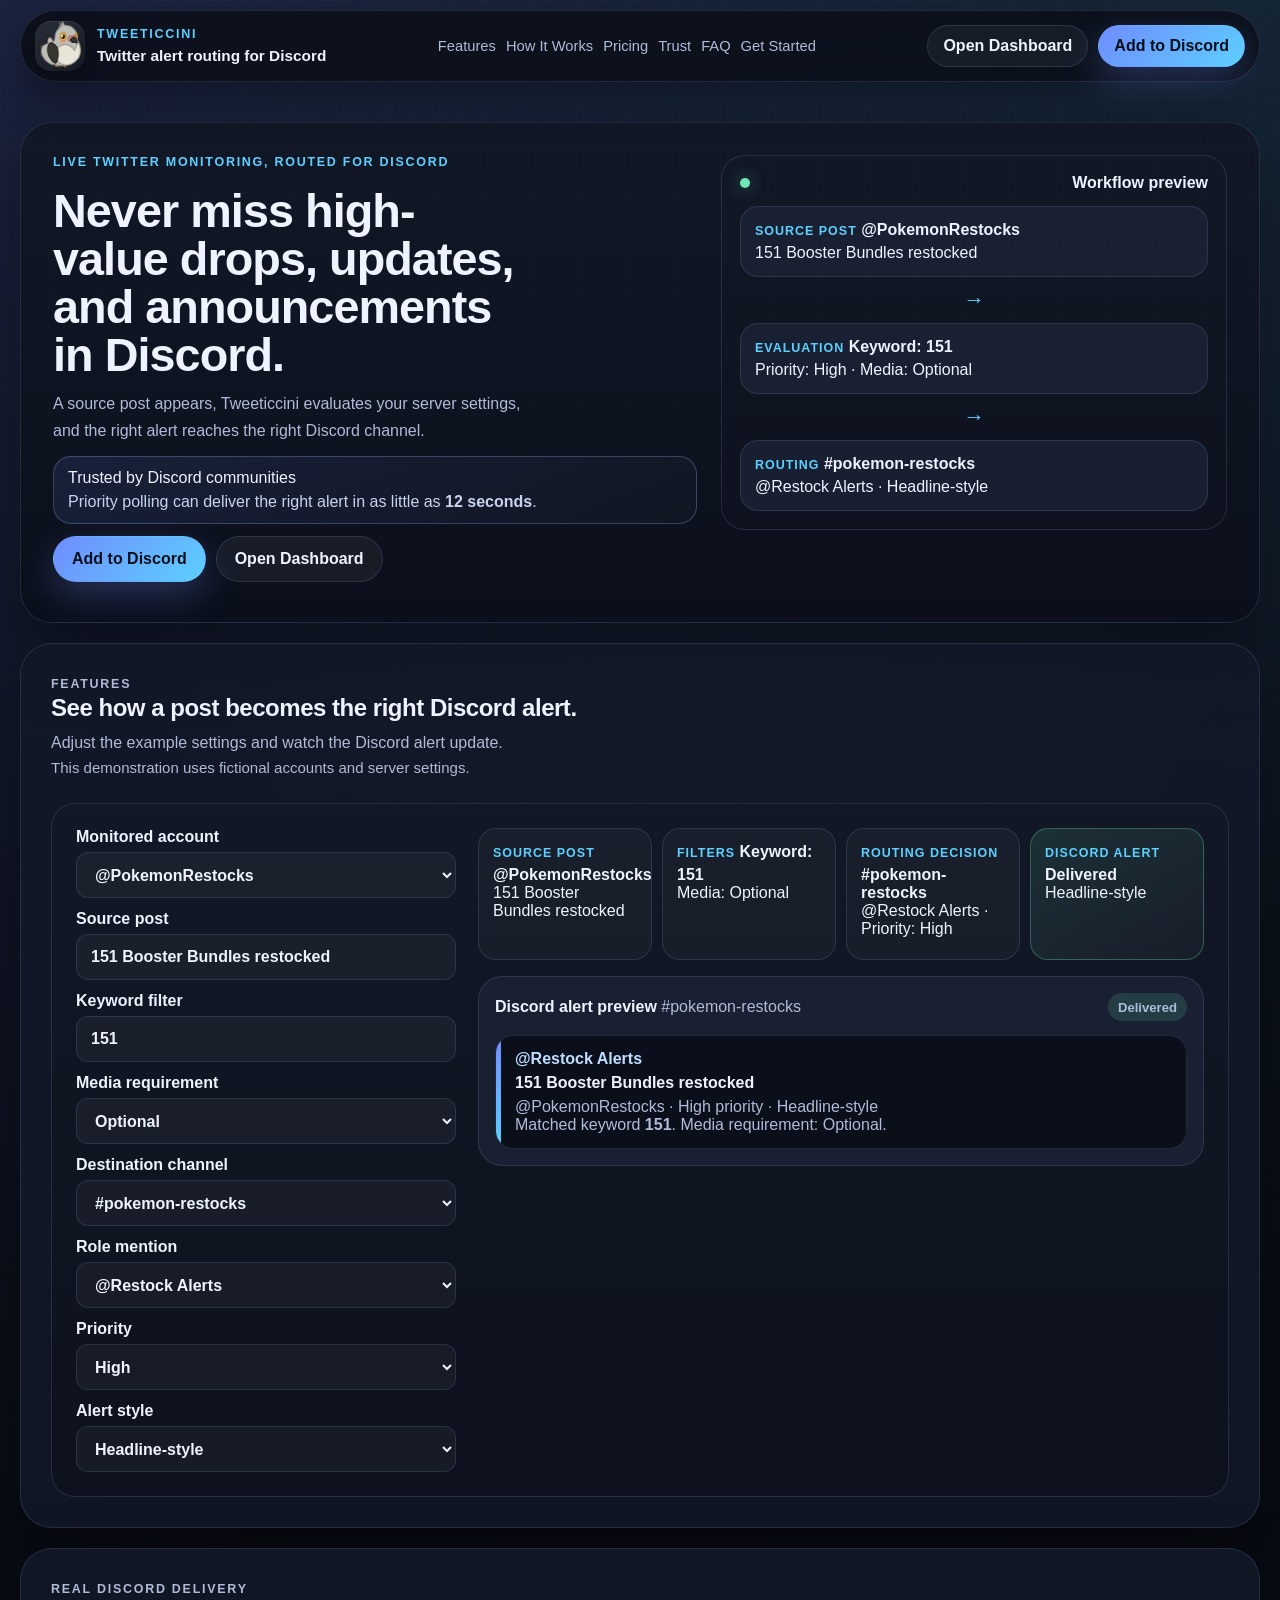
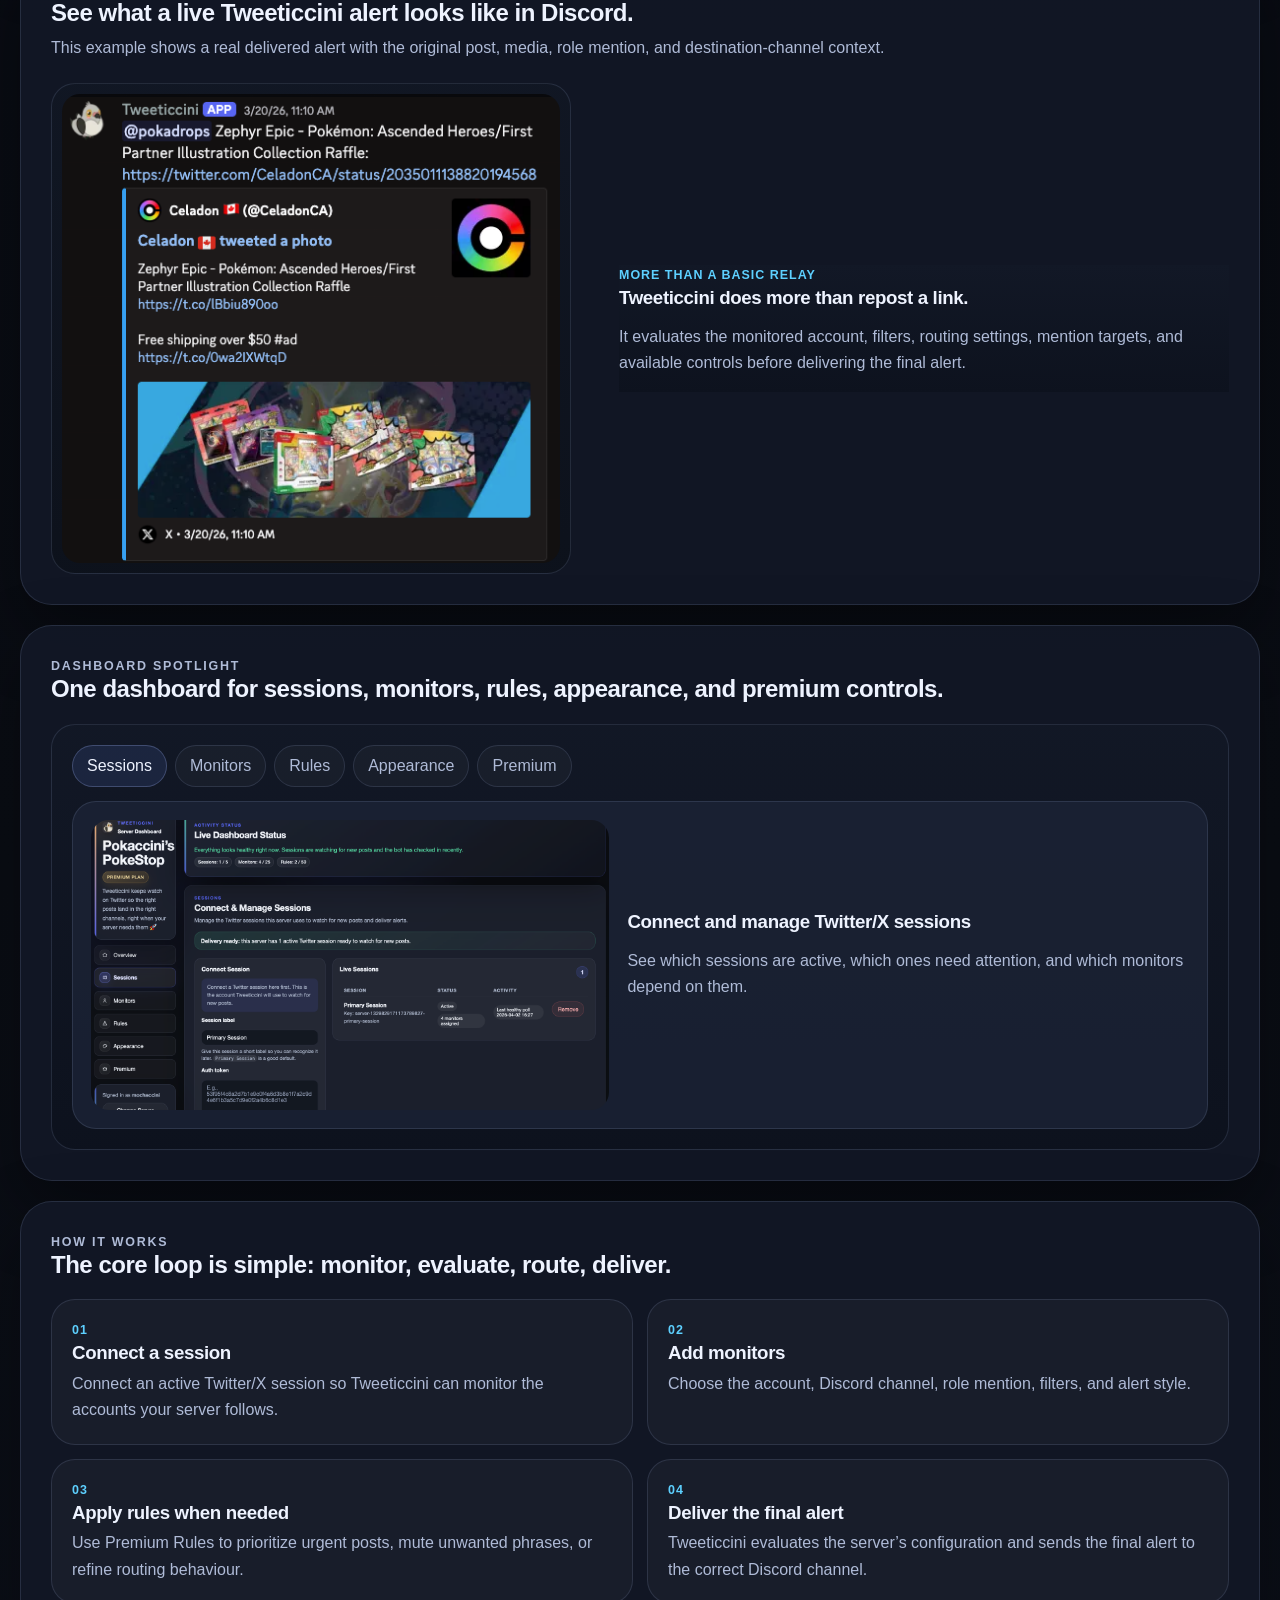
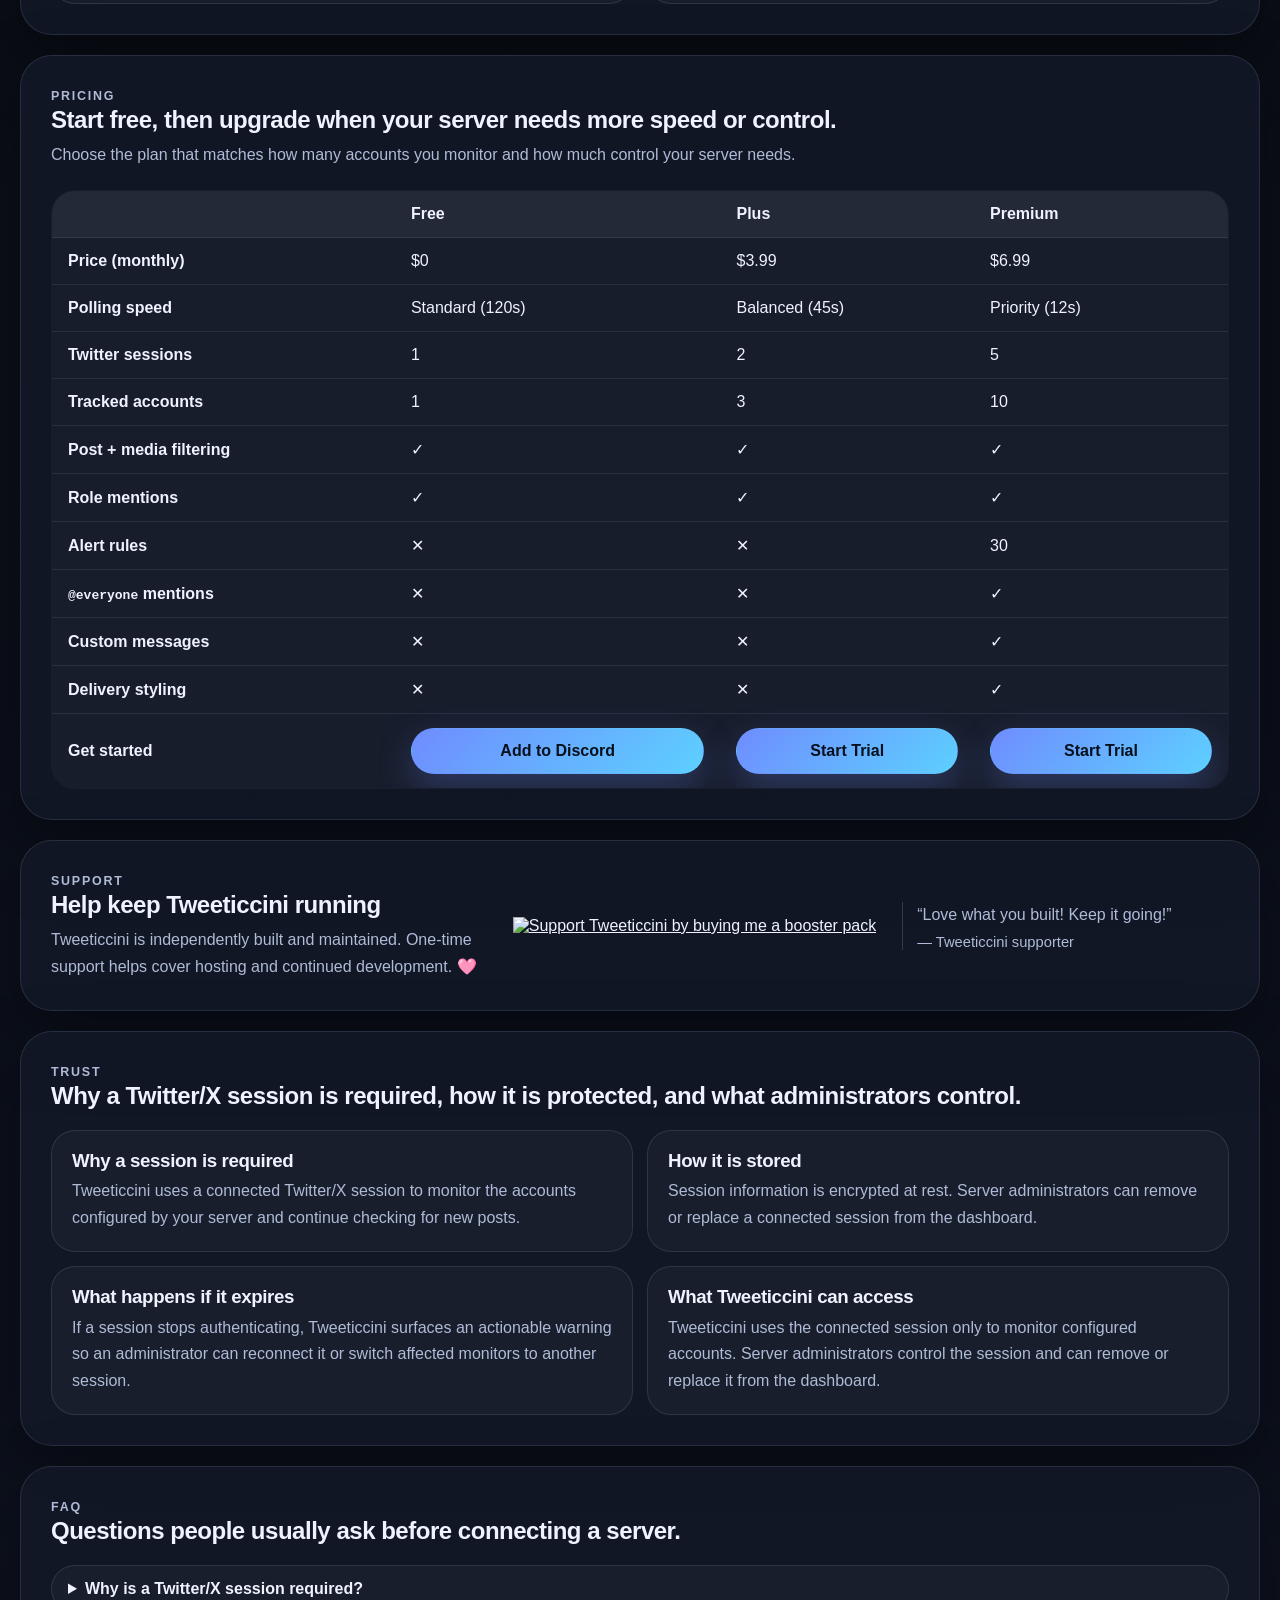
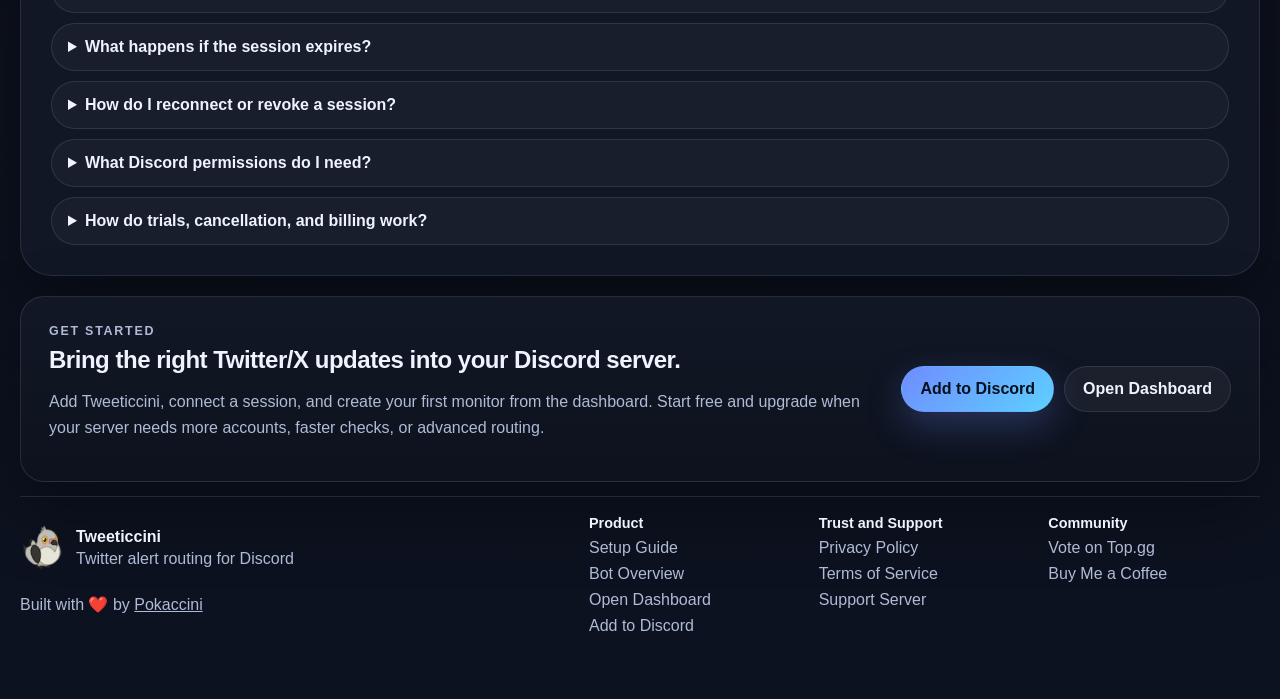
==== commit c5f78274: "Update Buy Me a Coffee button image URL encoding and adjust related tests for consistency" ====
--- a/docs/index.html
+++ b/docs/index.html
@@ -446,7 +446,7 @@
           </div>
           <div class="bmc-embed" aria-label="Buy Me a Coffee support button">
             <a class="bmc-embed-link" href="https://www.buymeacoffee.com/pokaccini" target="_blank" rel="noopener noreferrer">
-              <img class="bmc-embed-image" src="https://img.buymeacoffee.com/button-api/?text=Buy me a booster pack&amp;emoji=🃏&amp;slug=pokaccini&amp;button_colour=BD5FFF&amp;font_colour=ffffff&amp;font_family=Bree&amp;outline_colour=000000&amp;coffee_colour=FFDD00" alt="Support Tweeticcini by buying me a booster pack">
+              <img class="bmc-embed-image" src="https://img.buymeacoffee.com/button-api/?text=Buy%20me%20a%20booster%20pack&amp;emoji=%F0%9F%83%8F&amp;slug=pokaccini&amp;button_colour=BD5FFF&amp;font_colour=ffffff&amp;font_family=Bree&amp;outline_colour=000000&amp;coffee_colour=FFDD00" alt="Support Tweeticcini by buying me a booster pack">
             </a>
           </div>
           <blockquote class="support-quote">
--- a/docs/styles.css
+++ b/docs/styles.css
@@ -240,6 +240,7 @@
 .spotlight-section,
 .how-section,
 .pricing-section,
+.support-section,
 .trust-section,
 .faq-section,
 .final-cta-card {
@@ -268,6 +269,7 @@
 .spotlight-section,
 .how-section,
 .pricing-section,
+.support-section,
 .trust-section,
 .faq-section {
   padding: 30px;
@@ -370,14 +372,12 @@
 .signal-card,
 .workflow-demo,
 .tab-demo,
-.support-note,
 .proof-notes .support-card,
 .final-cta-card {
   background: linear-gradient(180deg, rgba(18, 24, 38, 0.98), rgba(13, 18, 30, 0.98));
 }
 
-.signal-card,
-.support-note {
+.signal-card {
   padding: 18px;
   border: 1px solid var(--border);
   border-radius: var(--radius-lg);
@@ -743,12 +743,6 @@
 .support-note {
   display: grid;
   gap: 8px;
-  max-width: 640px;
-  margin: 18px auto 0;
-}
-
-.support-section {
-  padding: 24px 28px;
 }
 
 .support-note .bmc-embed {
@@ -935,6 +929,25 @@
 
   .support-note--wide {
     gap: 14px;
+  }
+
+  .support-copy {
+    order: 1;
+  }
+
+  .support-note .bmc-embed {
+    display: block;
+    order: 2;
+    position: static;
+    width: fit-content;
+    max-width: 100%;
+    margin-block: 24px;
+    overflow: visible;
+    justify-self: start;
+  }
+
+  .support-quote {
+    order: 3;
   }
 
   .workflow-stage-list {
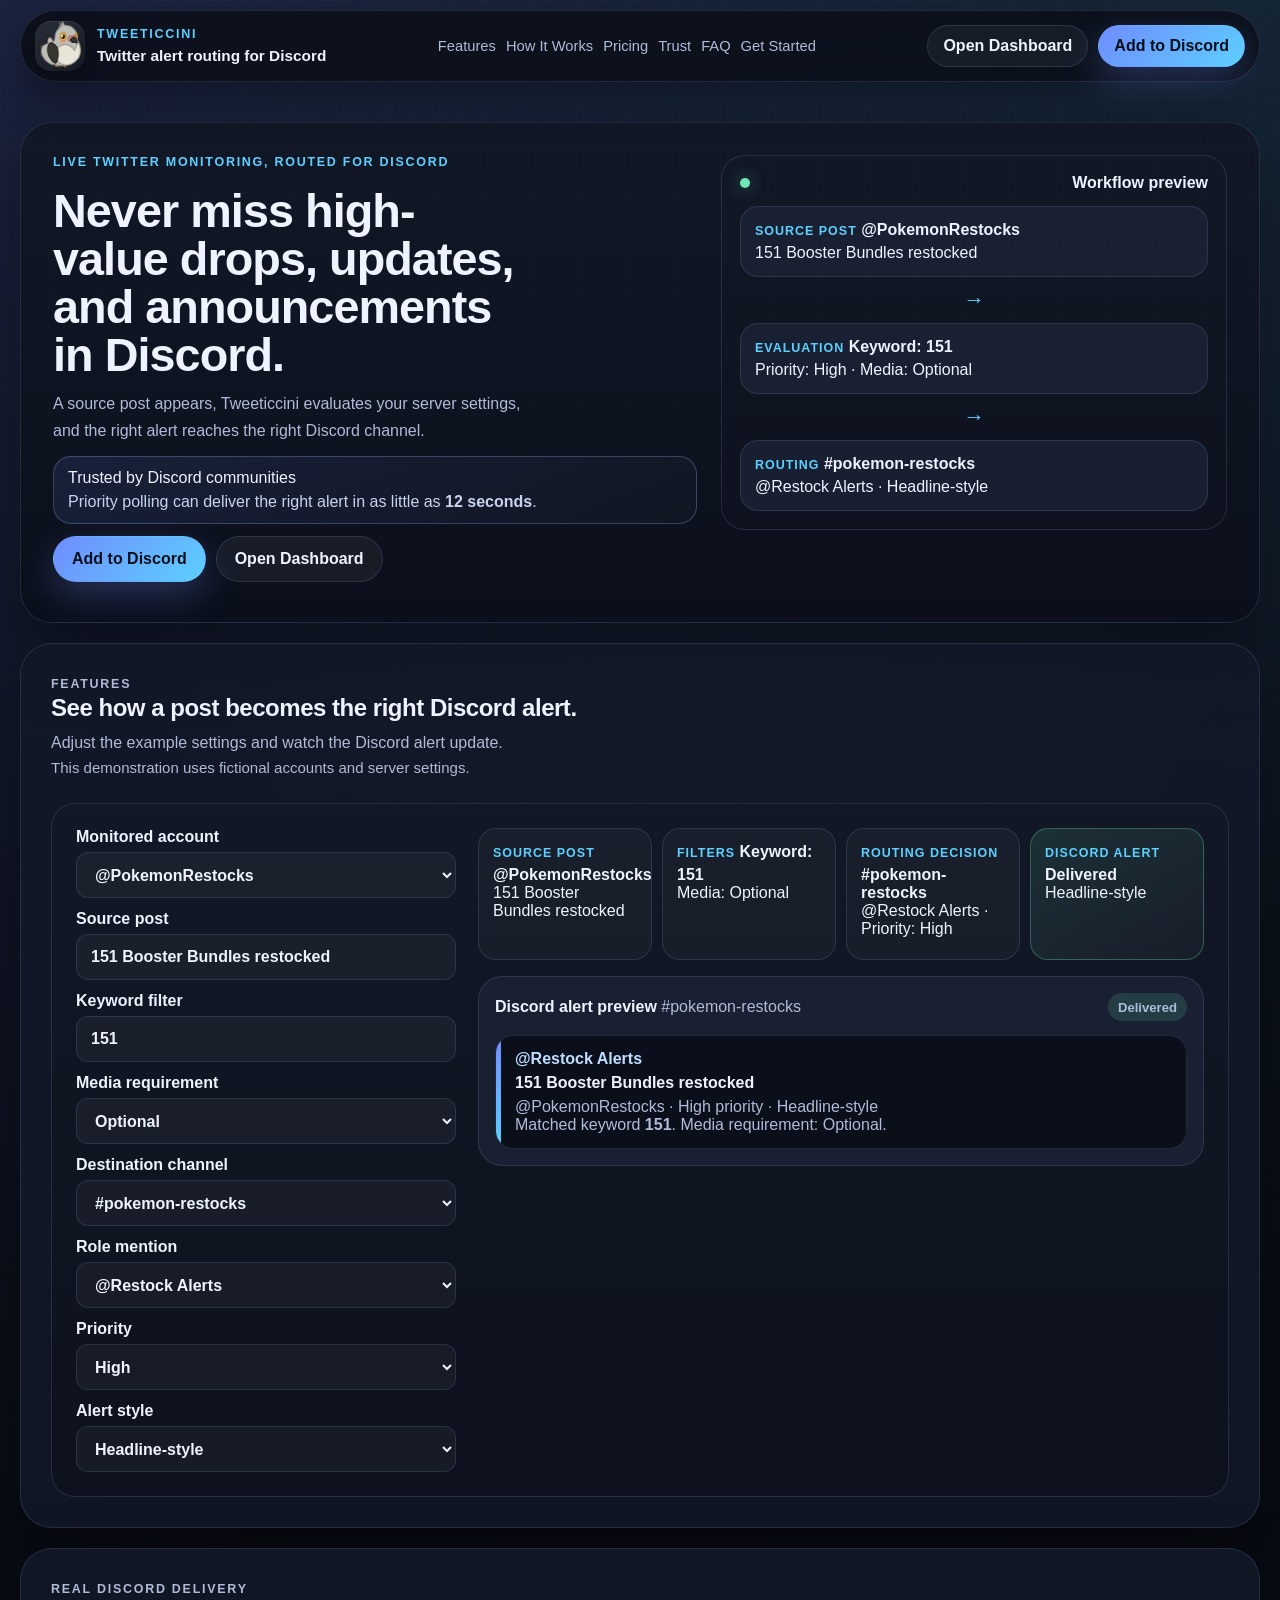
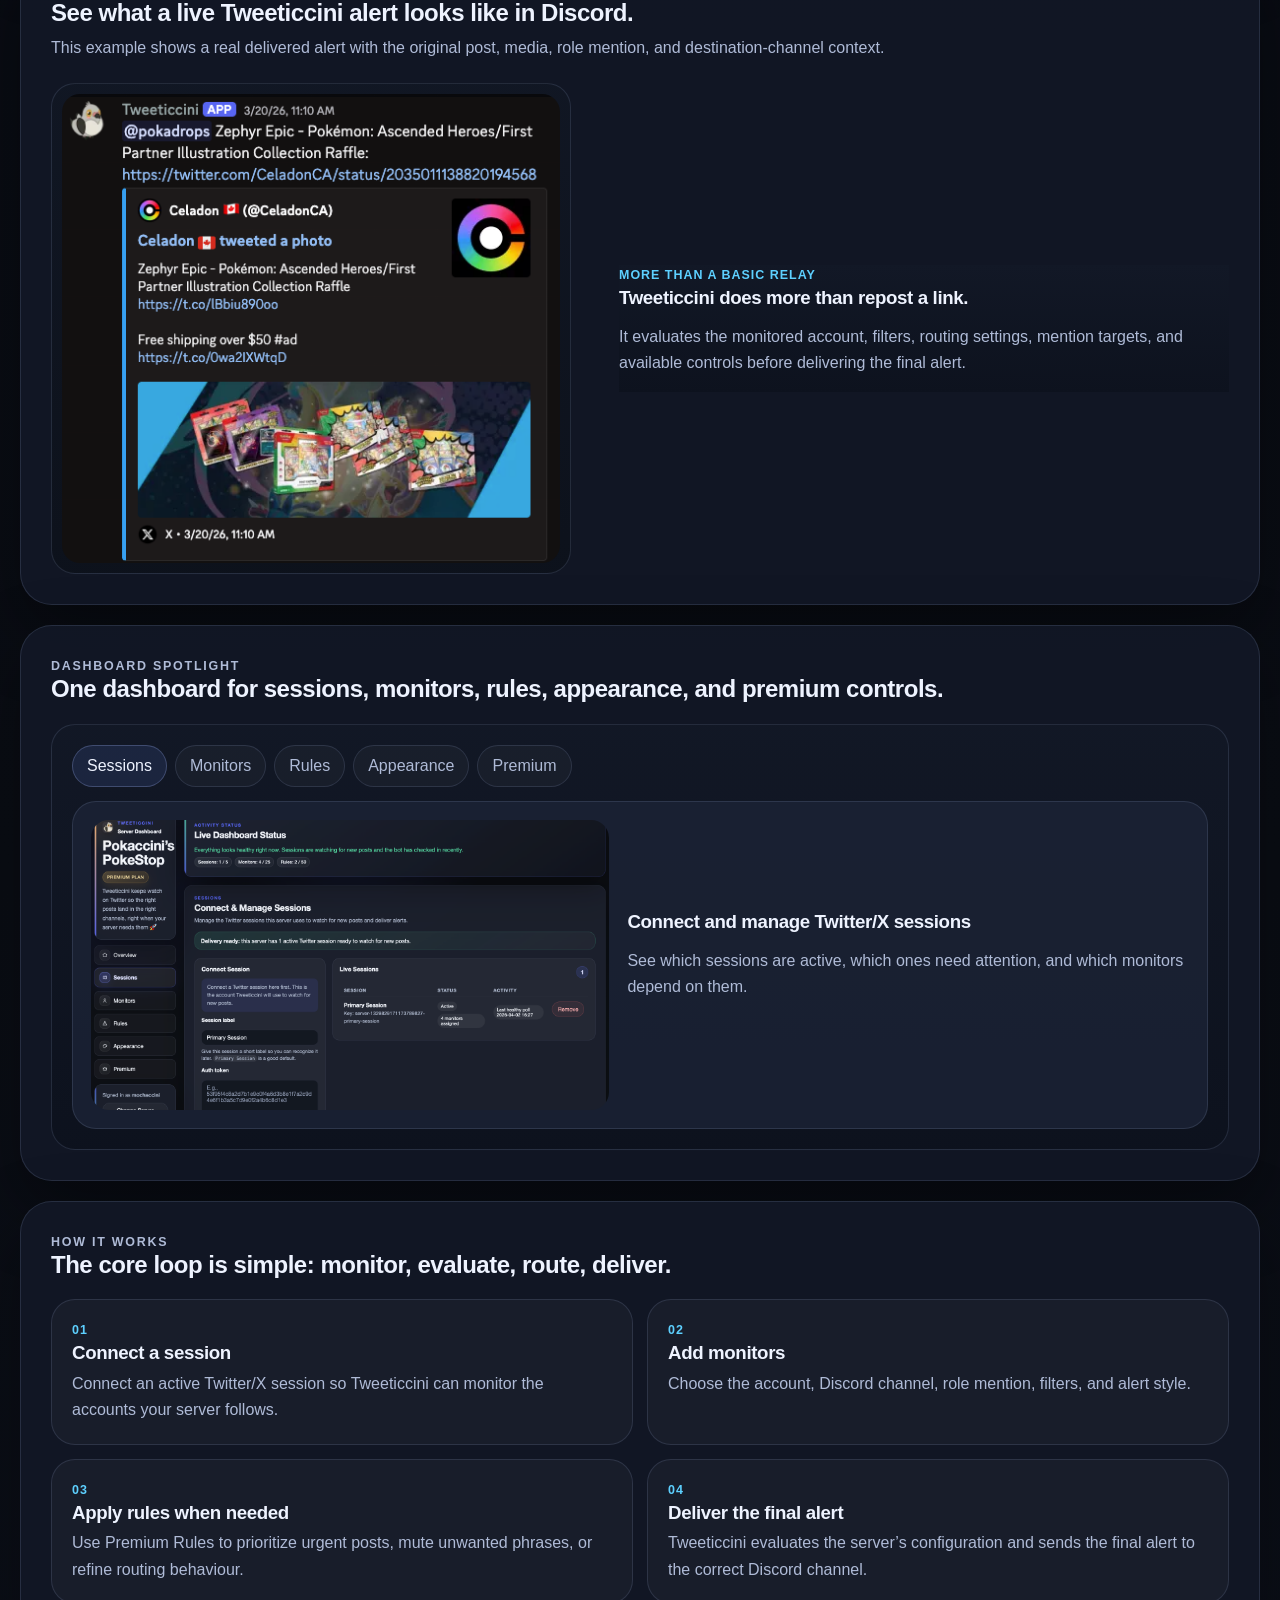
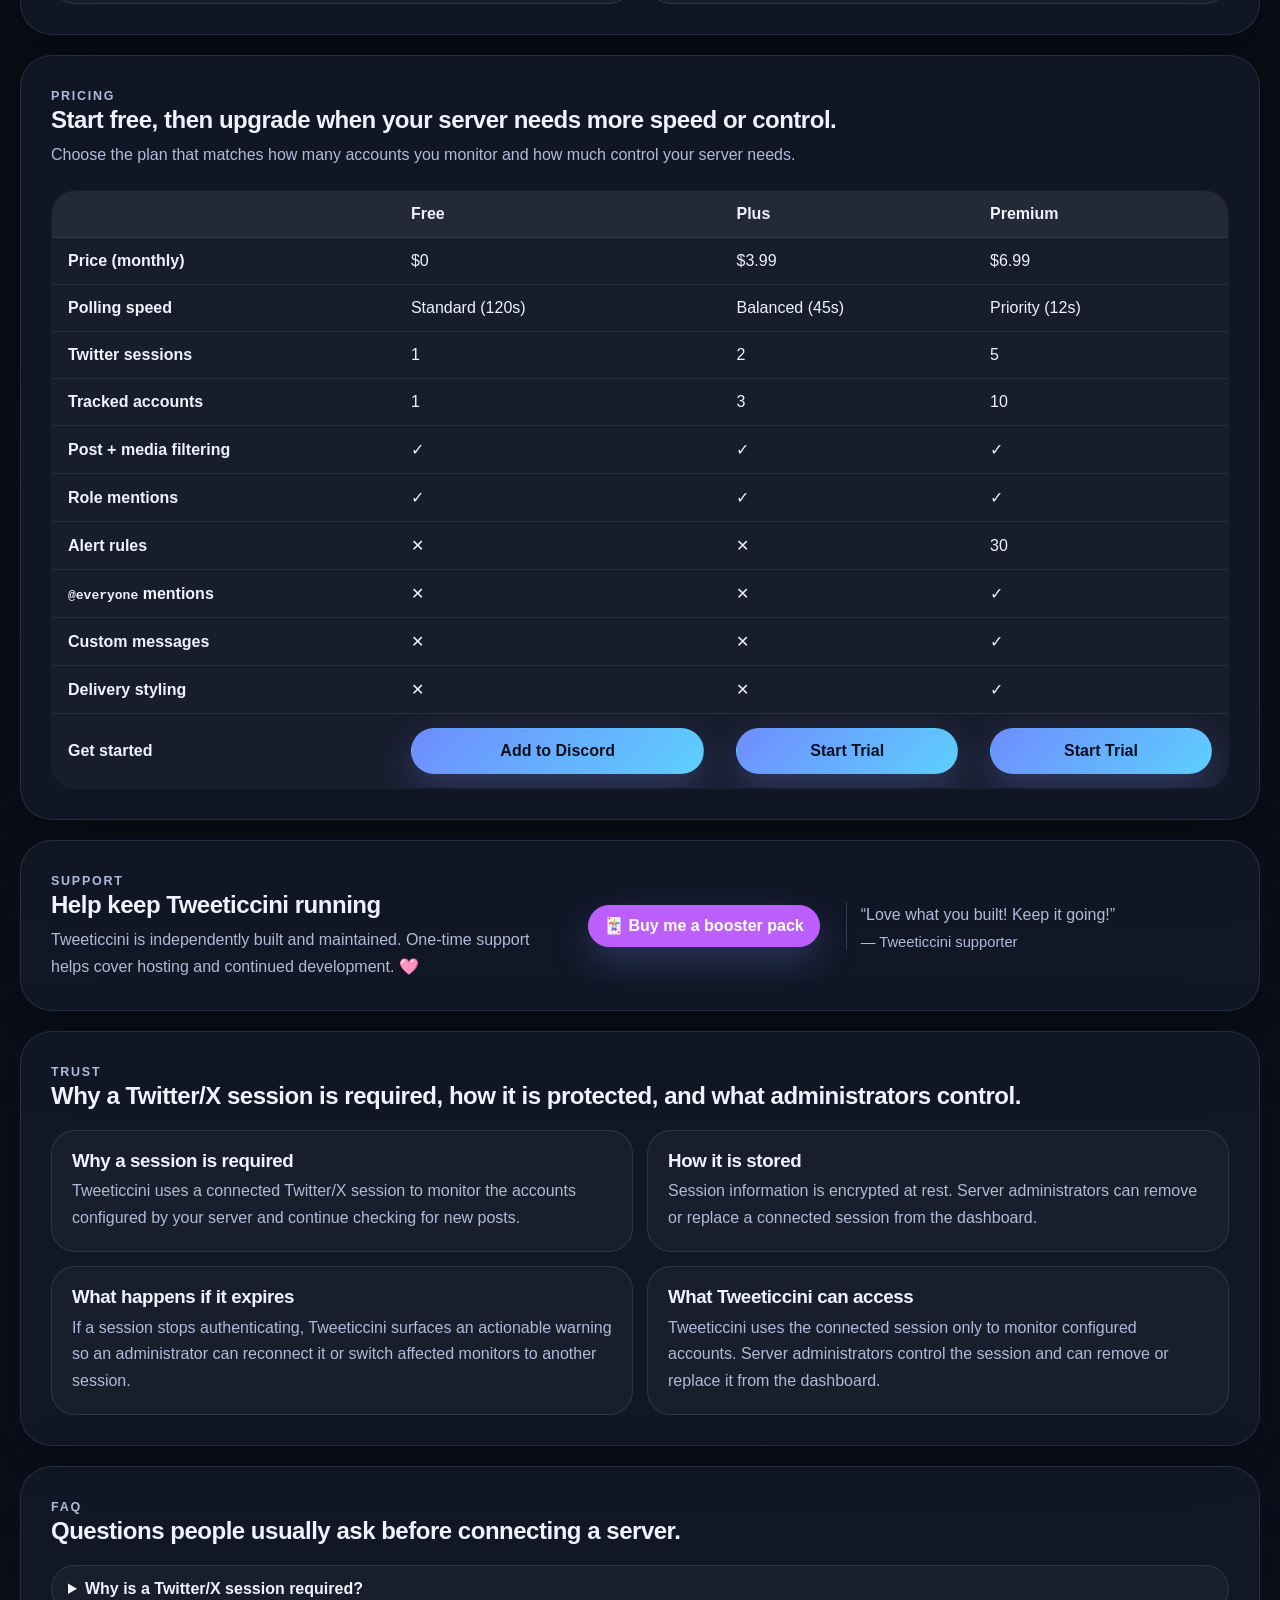
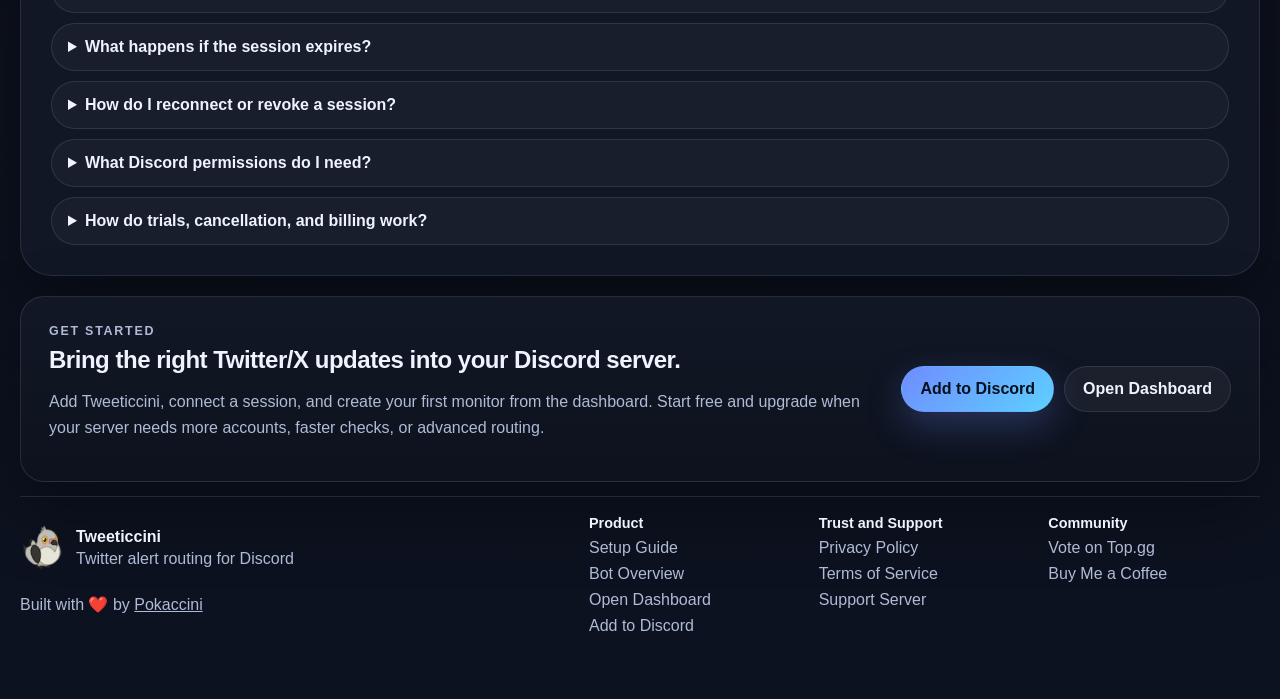
==== commit 6e8d3003: "Add fallback link for Buy Me a Coffee button and enhance related styles and tests" ====
--- a/docs/index.html
+++ b/docs/index.html
@@ -448,6 +448,7 @@
             <a class="bmc-embed-link" href="https://www.buymeacoffee.com/pokaccini" target="_blank" rel="noopener noreferrer">
               <img class="bmc-embed-image" src="https://img.buymeacoffee.com/button-api/?text=Buy%20me%20a%20booster%20pack&amp;emoji=%F0%9F%83%8F&amp;slug=pokaccini&amp;button_colour=BD5FFF&amp;font_colour=ffffff&amp;font_family=Bree&amp;outline_colour=000000&amp;coffee_colour=FFDD00" alt="Support Tweeticcini by buying me a booster pack">
             </a>
+            <a class="button button-small bmc-fallback-link" href="https://www.buymeacoffee.com/pokaccini" target="_blank" rel="noopener noreferrer" hidden>🃏 Buy me a booster pack</a>
           </div>
           <blockquote class="support-quote">
             <p>“Love what you built! Keep it going!”</p>
--- a/docs/styles.css
+++ b/docs/styles.css
@@ -767,6 +767,40 @@
   display: inline-block;
 }
 
+.bmc-fallback-link[hidden] {
+  display: none;
+}
+
+.bmc-fallback-link {
+  display: inline-flex;
+  align-items: center;
+  justify-content: center;
+  width: fit-content;
+  max-width: 100%;
+  background: #bd5fff;
+  border-color: #bd5fff;
+  color: #ffffff;
+  white-space: normal;
+}
+
+.bmc-fallback-link:hover {
+  background: #a44cff;
+  border-color: #a44cff;
+}
+
+.bmc-fallback-link:focus-visible {
+  outline: 2px solid #ffffff;
+  outline-offset: 3px;
+}
+
+.bmc-embed--failed .bmc-embed-link {
+  display: none;
+}
+
+.bmc-embed--failed .bmc-fallback-link {
+  display: inline-flex;
+}
+
 .bmc-embed-image {
   display: block;
   width: auto;
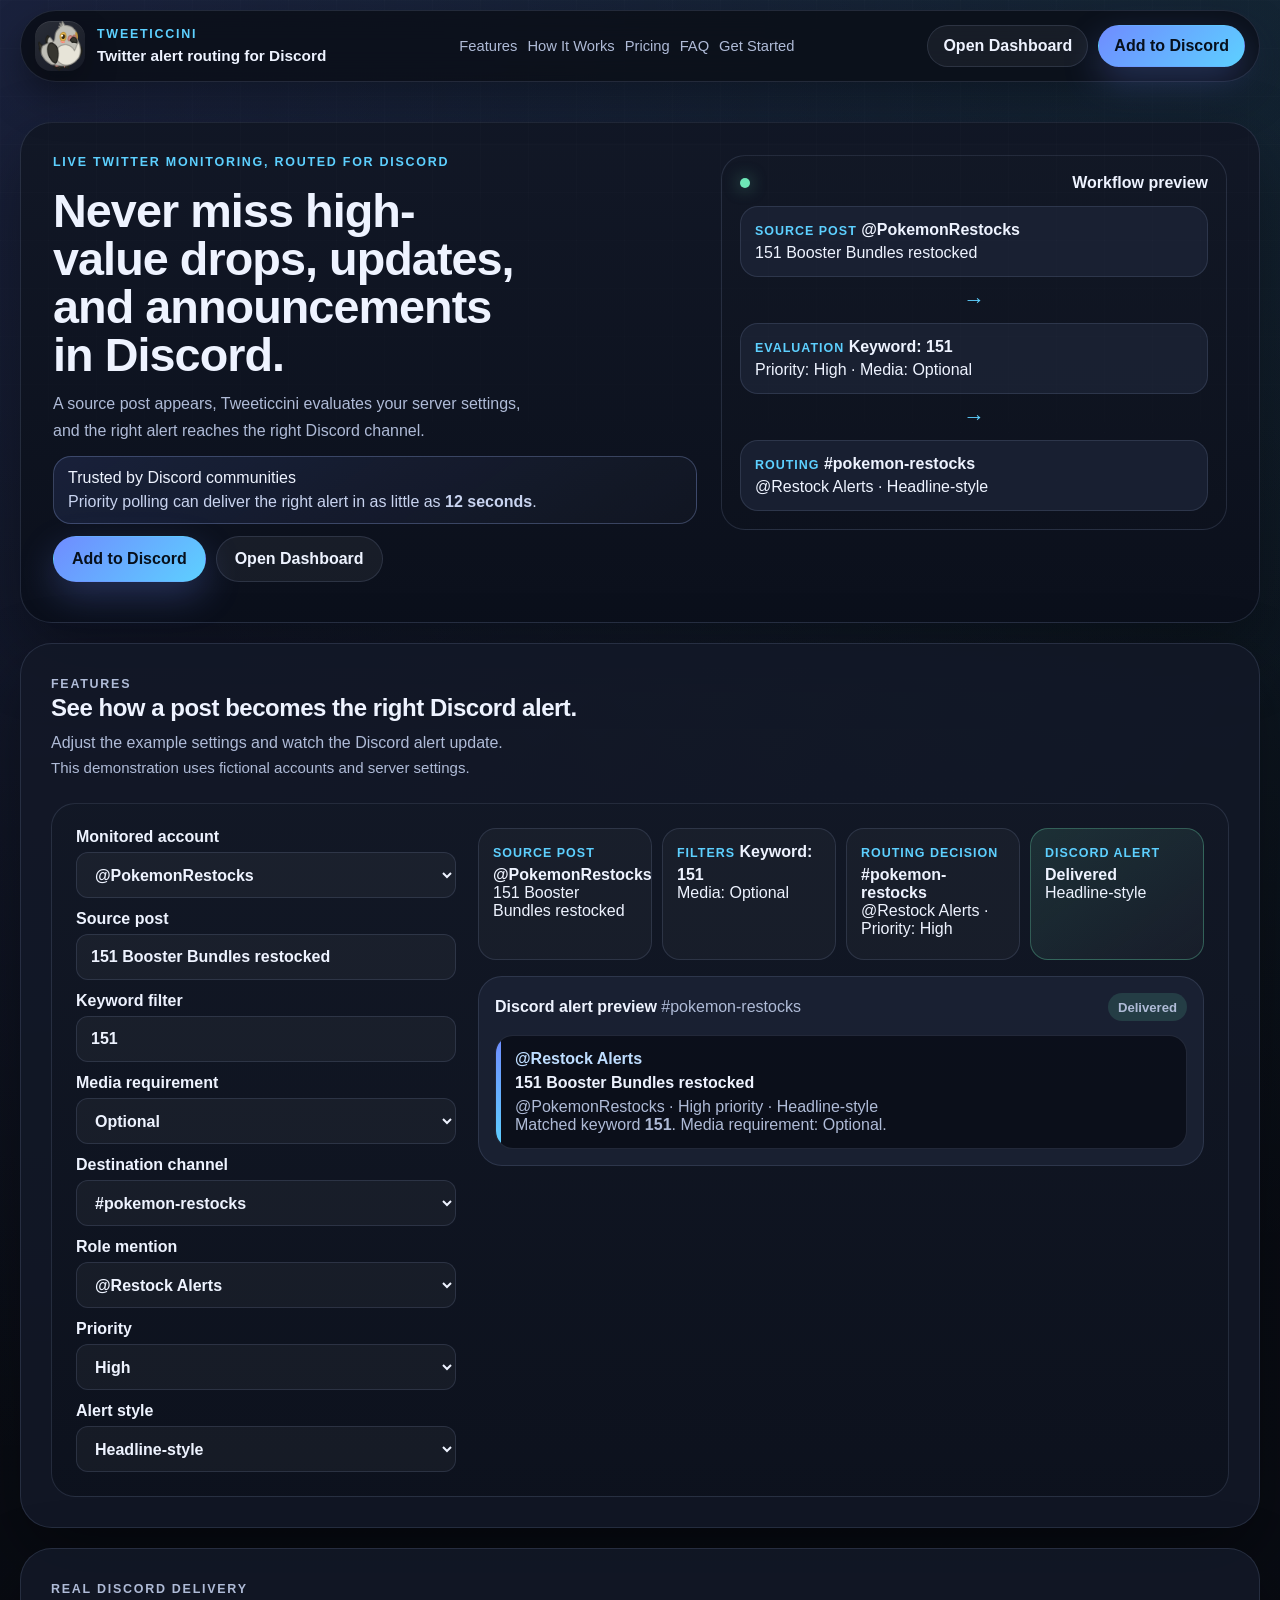
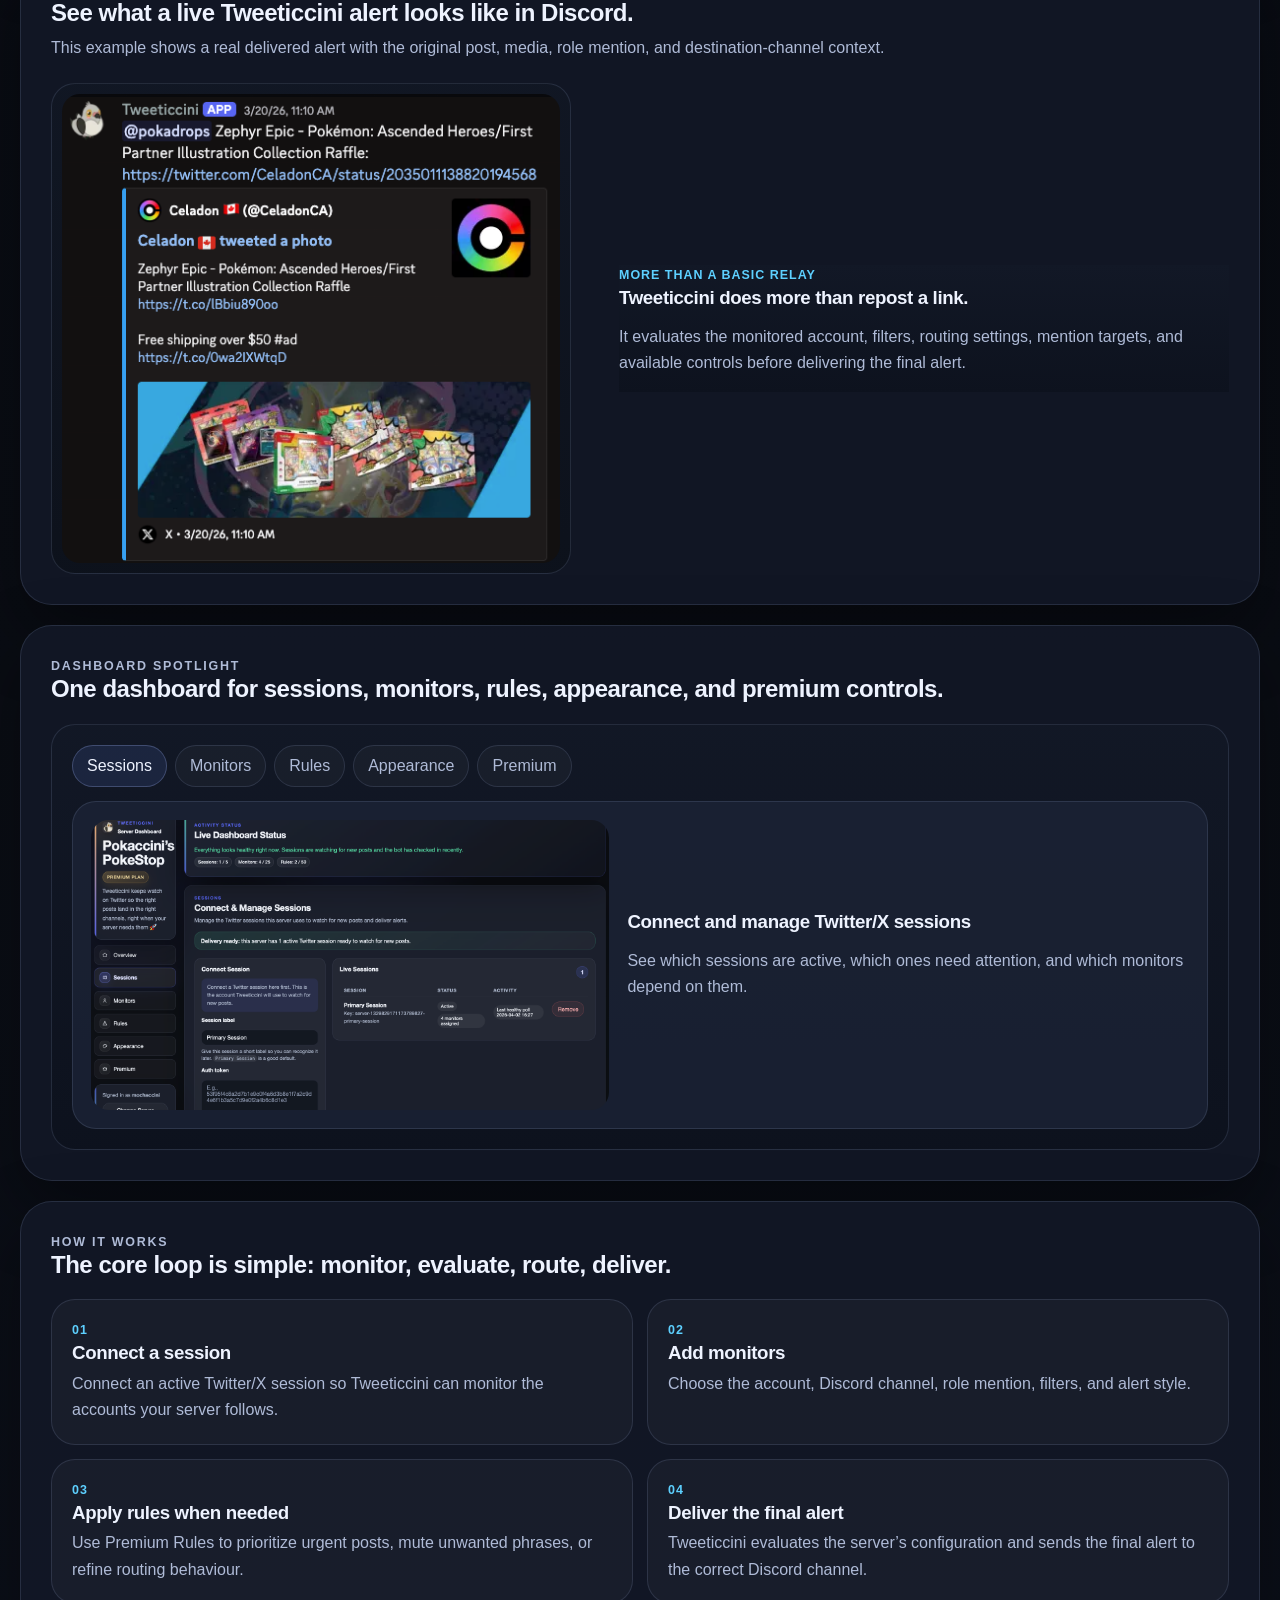
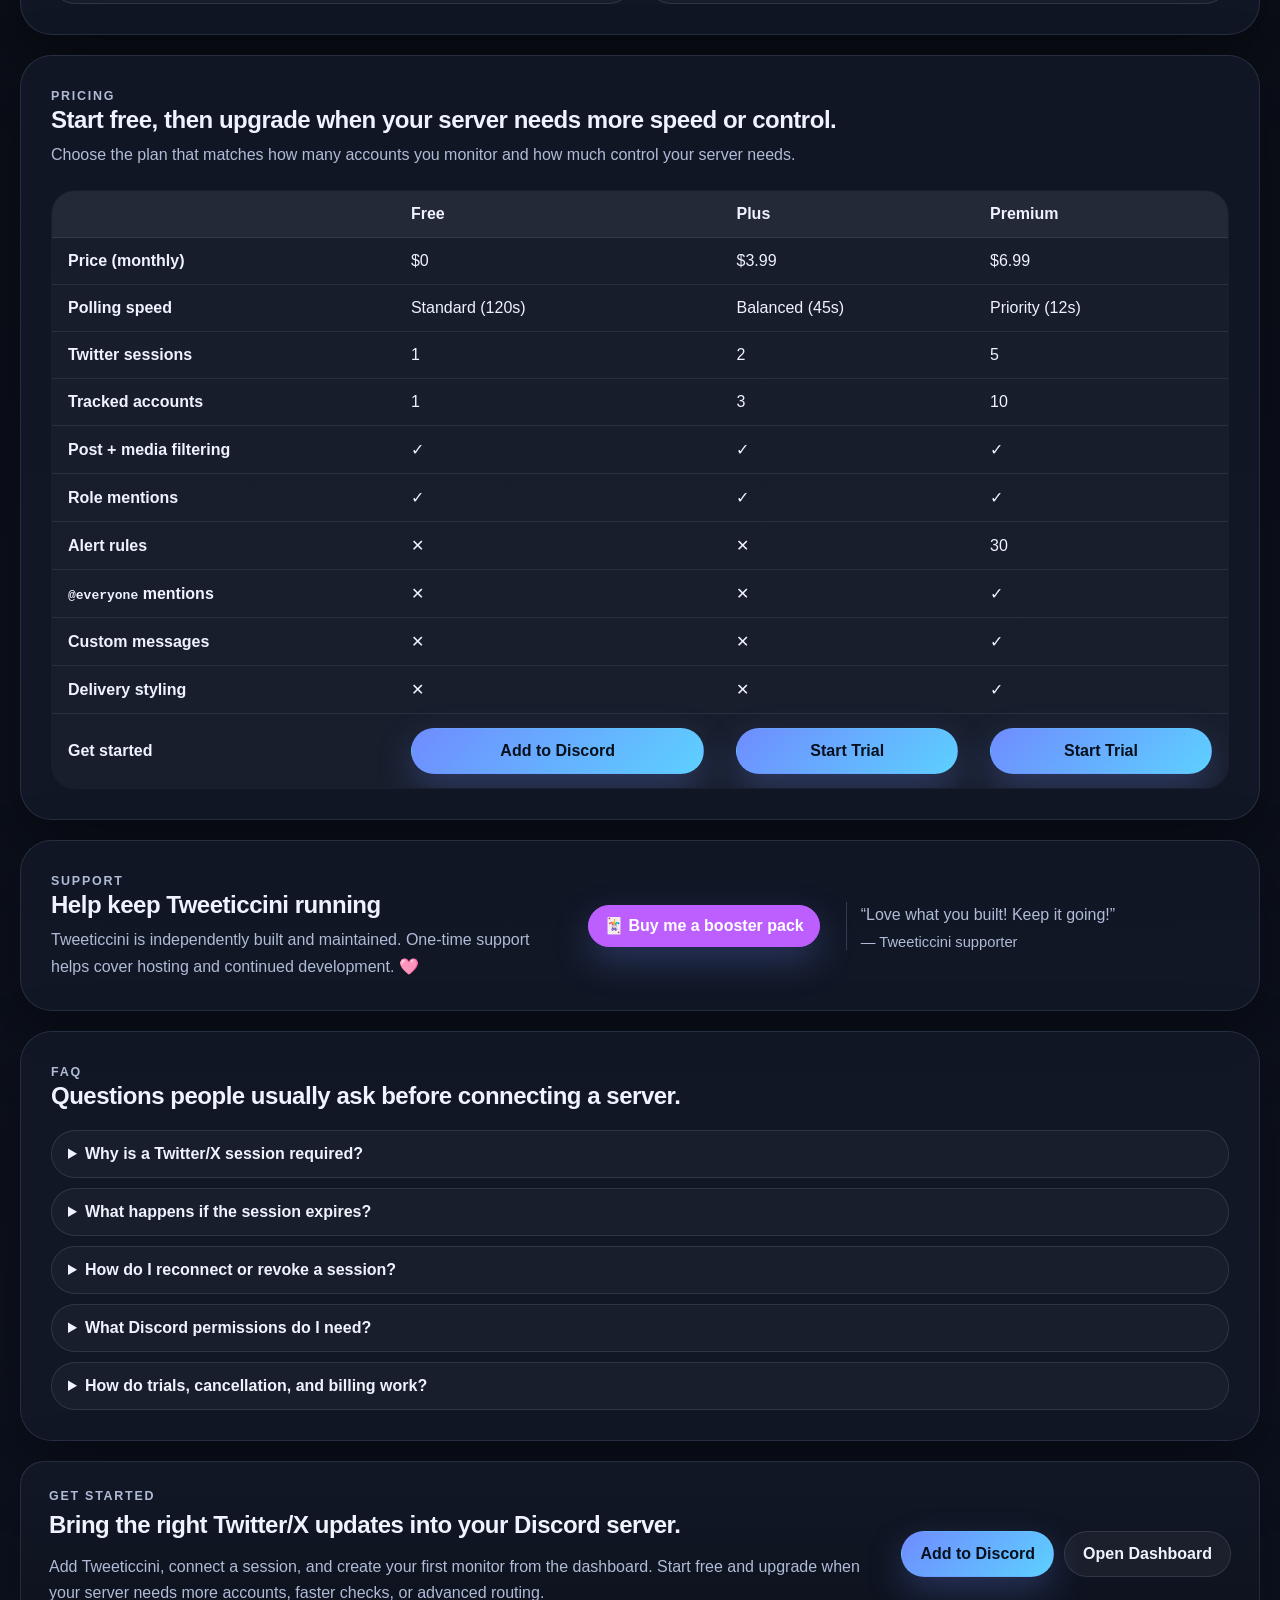
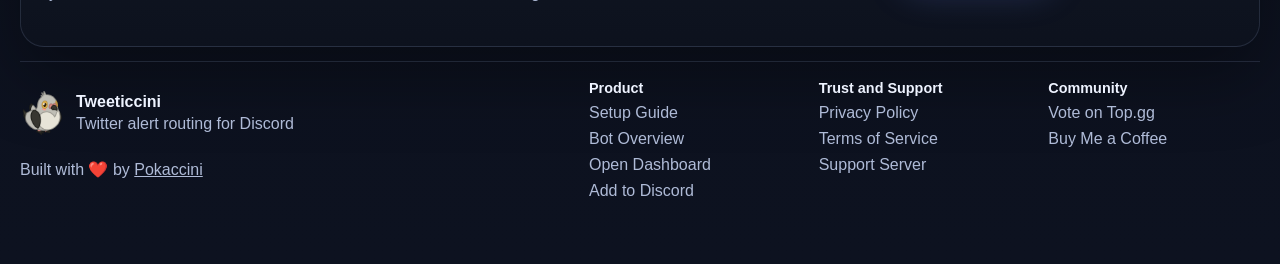
==== commit 872ed308: "Remove Trust section from homepage and update related tests" ====
--- a/docs/index.html
+++ b/docs/index.html
@@ -54,7 +54,6 @@
             <a href="#workflow">Features</a>
             <a href="#how-it-works">How It Works</a>
             <a href="#pricing">Pricing</a>
-            <a href="#trust">Trust</a>
             <a href="#faq">FAQ</a>
             <a href="#get-started">Get Started</a>
             <a href="https://discord.com/oauth2/authorize?client_id=1385046979662581780&scope=bot%20applications.commands&permissions=0">Add to Discord</a>
@@ -66,7 +65,6 @@
           <a href="#workflow">Features</a>
           <a href="#how-it-works">How It Works</a>
           <a href="#pricing">Pricing</a>
-          <a href="#trust">Trust</a>
           <a href="#faq">FAQ</a>
           <a href="#get-started">Get Started</a>
         </nav>
@@ -448,37 +446,12 @@
             <a class="bmc-embed-link" href="https://www.buymeacoffee.com/pokaccini" target="_blank" rel="noopener noreferrer">
               <img class="bmc-embed-image" src="https://img.buymeacoffee.com/button-api/?text=Buy%20me%20a%20booster%20pack&amp;emoji=%F0%9F%83%8F&amp;slug=pokaccini&amp;button_colour=BD5FFF&amp;font_colour=ffffff&amp;font_family=Bree&amp;outline_colour=000000&amp;coffee_colour=FFDD00" alt="Support Tweeticcini by buying me a booster pack">
             </a>
-            <a class="button button-small bmc-fallback-link" href="https://www.buymeacoffee.com/pokaccini" target="_blank" rel="noopener noreferrer" hidden>🃏 Buy me a booster pack</a>
+            <a class="button button-small bmc-fallback-link" href="https://www.buymeacoffee.com/pokaccini" target="_blank" rel="noopener noreferrer">🃏 Buy me a booster pack</a>
           </div>
           <blockquote class="support-quote">
             <p>“Love what you built! Keep it going!”</p>
             <footer>— Tweeticcini supporter</footer>
           </blockquote>
-        </div>
-      </section>
-
-      <section id="trust" class="section-band trust-section" aria-labelledby="trust-title">
-        <div class="section-heading">
-          <p class="eyebrow">Trust</p>
-          <h2 id="trust-title">Why a Twitter/X session is required, how it is protected, and what administrators control.</h2>
-        </div>
-        <div class="trust-grid">
-          <article class="trust-card">
-            <h3>Why a session is required</h3>
-            <p>Tweeticcini uses a connected Twitter/X session to monitor the accounts configured by your server and continue checking for new posts.</p>
-          </article>
-          <article class="trust-card">
-            <h3>How it is stored</h3>
-            <p>Session information is encrypted at rest. Server administrators can remove or replace a connected session from the dashboard.</p>
-          </article>
-          <article class="trust-card">
-            <h3>What happens if it expires</h3>
-            <p>If a session stops authenticating, Tweeticcini surfaces an actionable warning so an administrator can reconnect it or switch affected monitors to another session.</p>
-          </article>
-          <article class="trust-card">
-            <h3>What Tweeticcini can access</h3>
-            <p>Tweeticcini uses the connected session only to monitor configured accounts. Server administrators control the session and can remove or replace it from the dashboard.</p>
-          </article>
         </div>
       </section>
 
--- a/docs/styles.css
+++ b/docs/styles.css
@@ -767,12 +767,8 @@
   display: inline-block;
 }
 
-.bmc-fallback-link[hidden] {
+.bmc-fallback-link {
   display: none;
-}
-
-.bmc-fallback-link {
-  display: inline-flex;
   align-items: center;
   justify-content: center;
   width: fit-content;
@@ -793,11 +789,11 @@
   outline-offset: 3px;
 }
 
-.bmc-embed--failed .bmc-embed-link {
+.bmc-embed--fallback-only .bmc-embed-link {
   display: none;
 }
 
-.bmc-embed--failed .bmc-fallback-link {
+.bmc-embed--fallback-only .bmc-fallback-link {
   display: inline-flex;
 }
 
@@ -911,7 +907,6 @@
 #workflow,
 #how-it-works,
 #pricing,
-#trust,
 #faq,
 #get-started {
   scroll-margin-top: 88px;
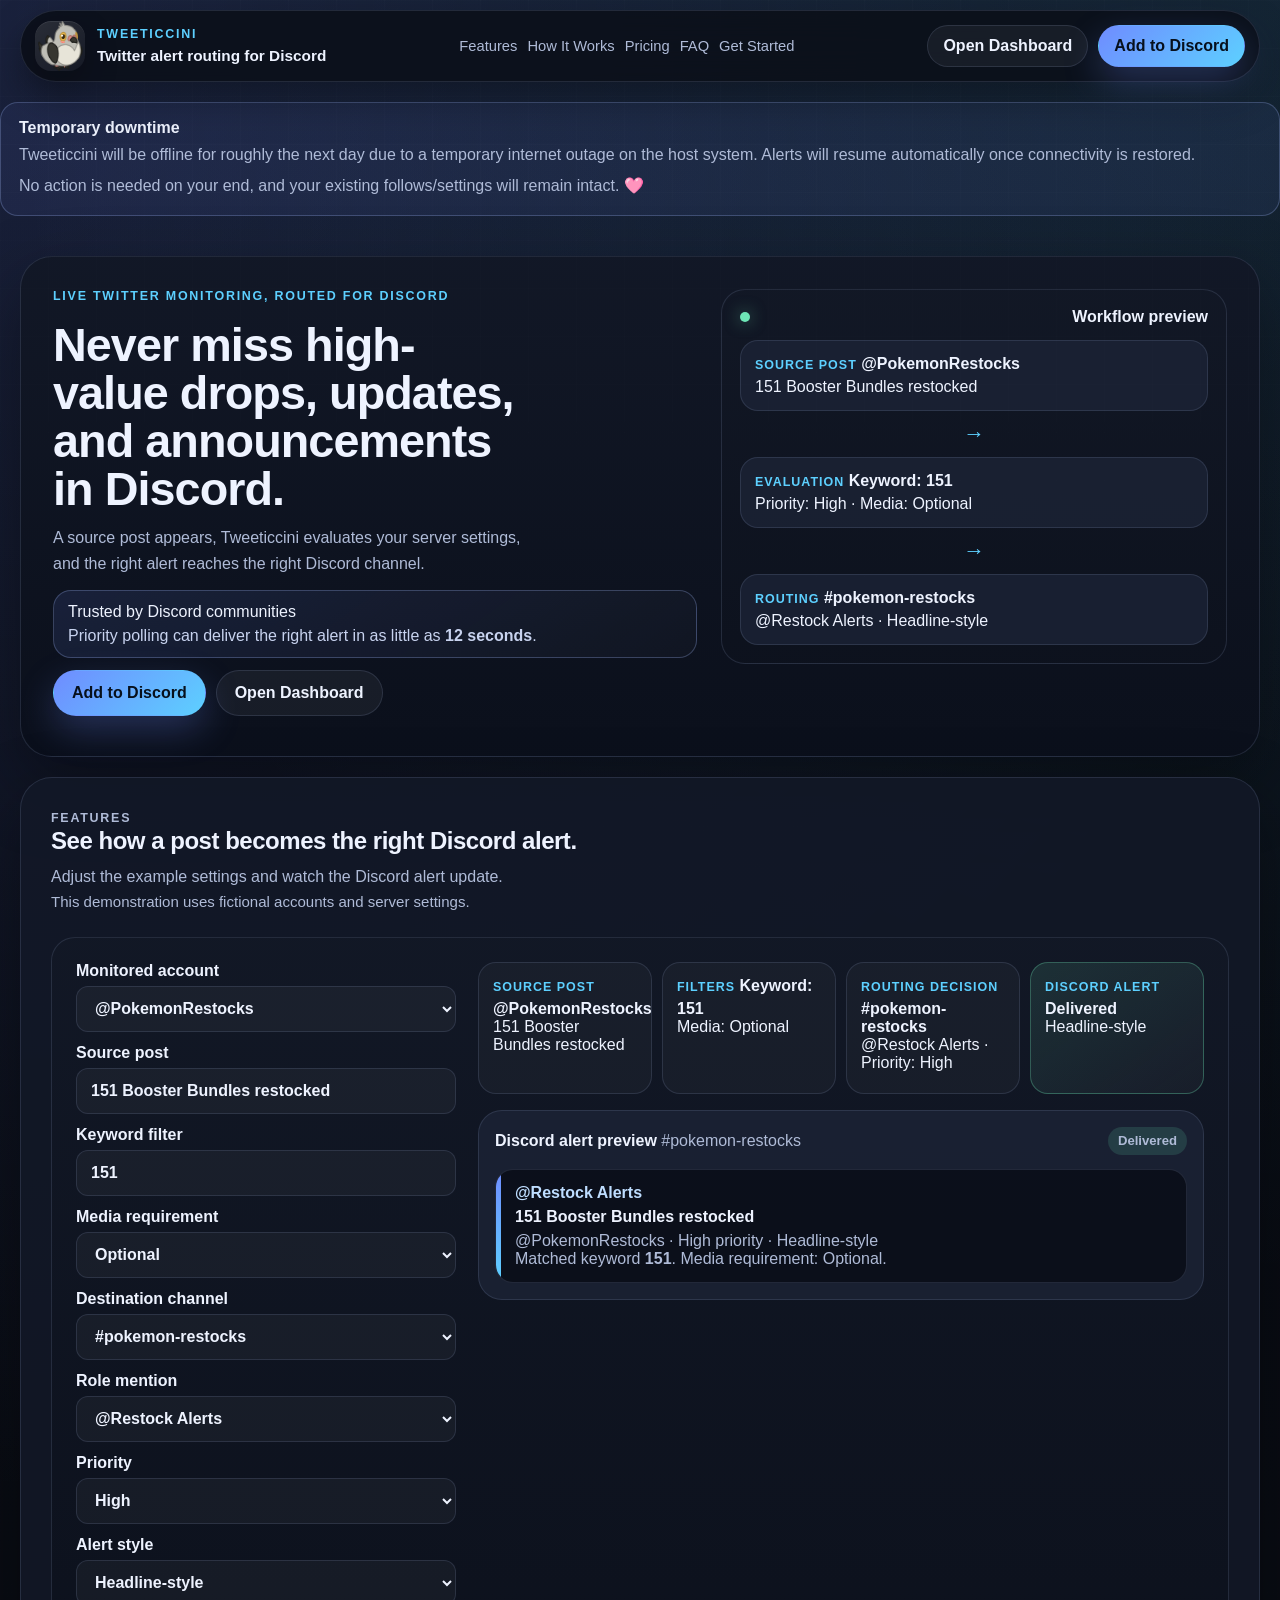
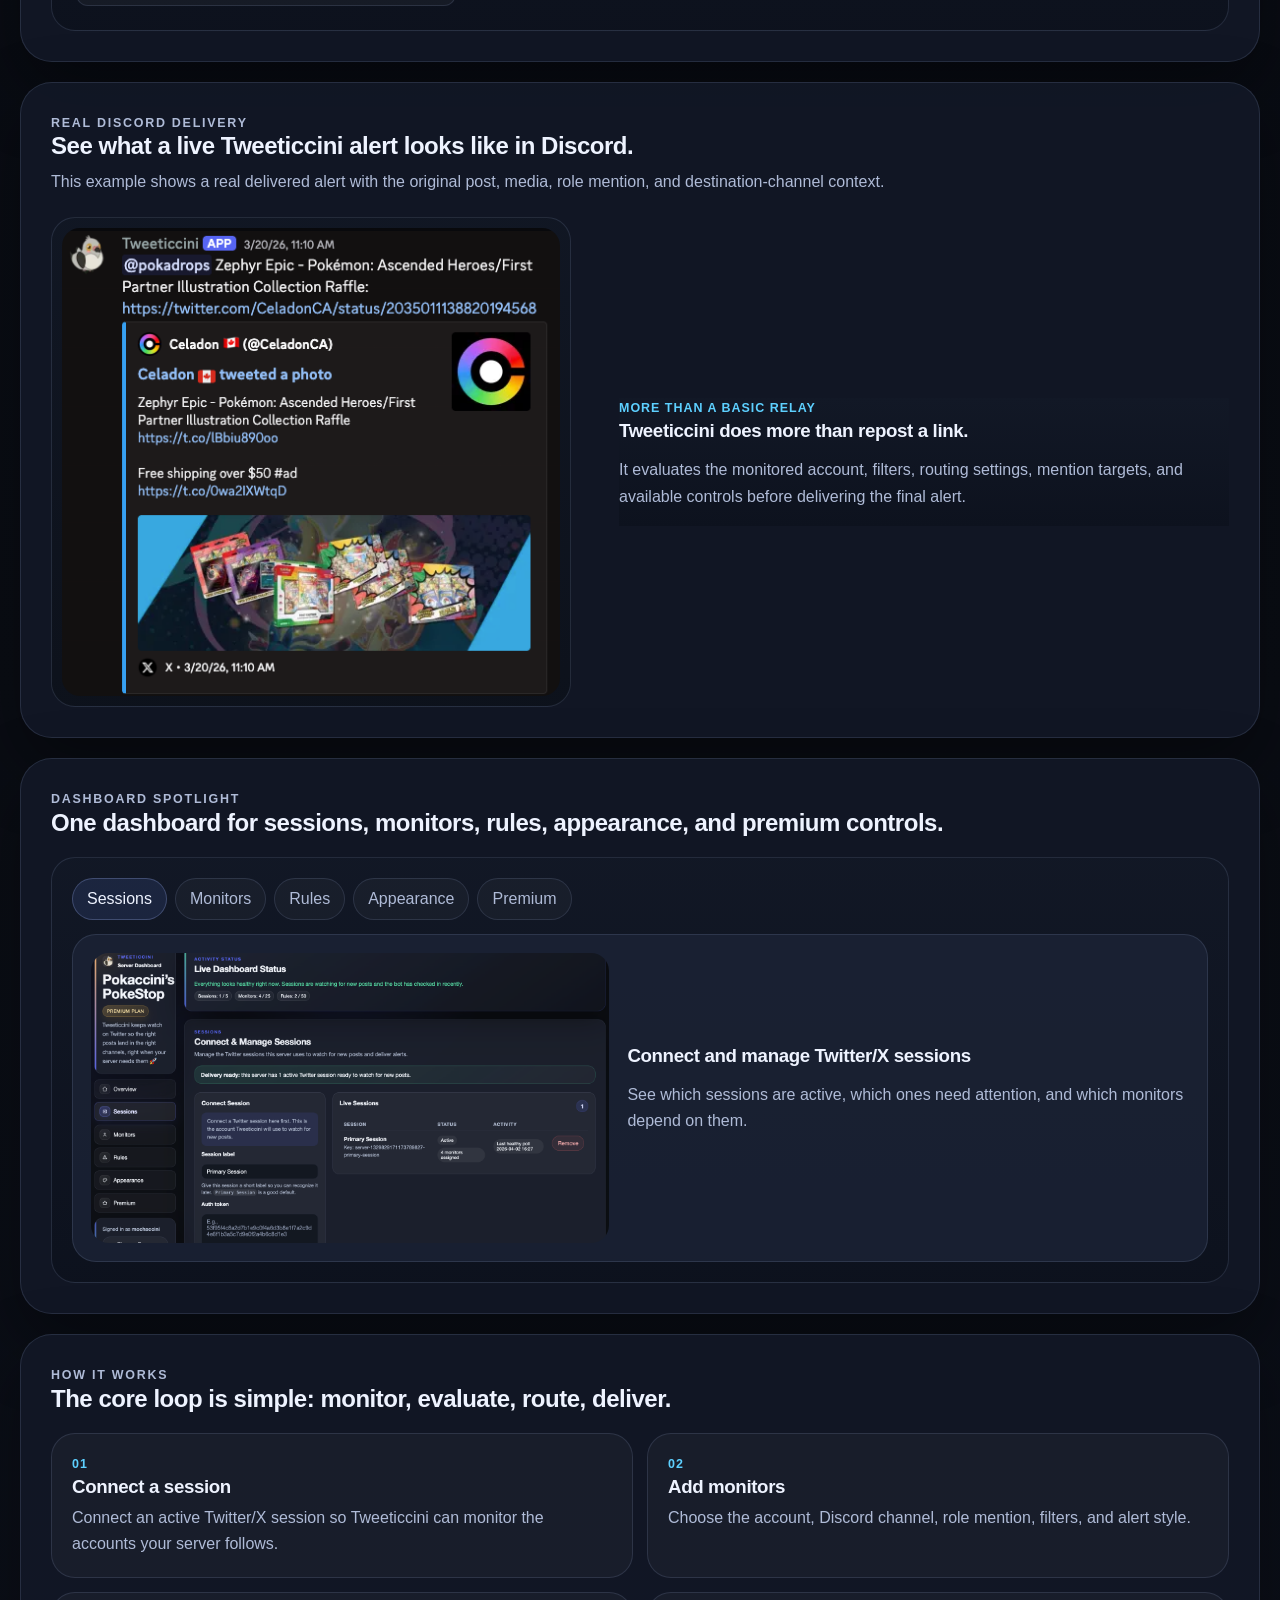
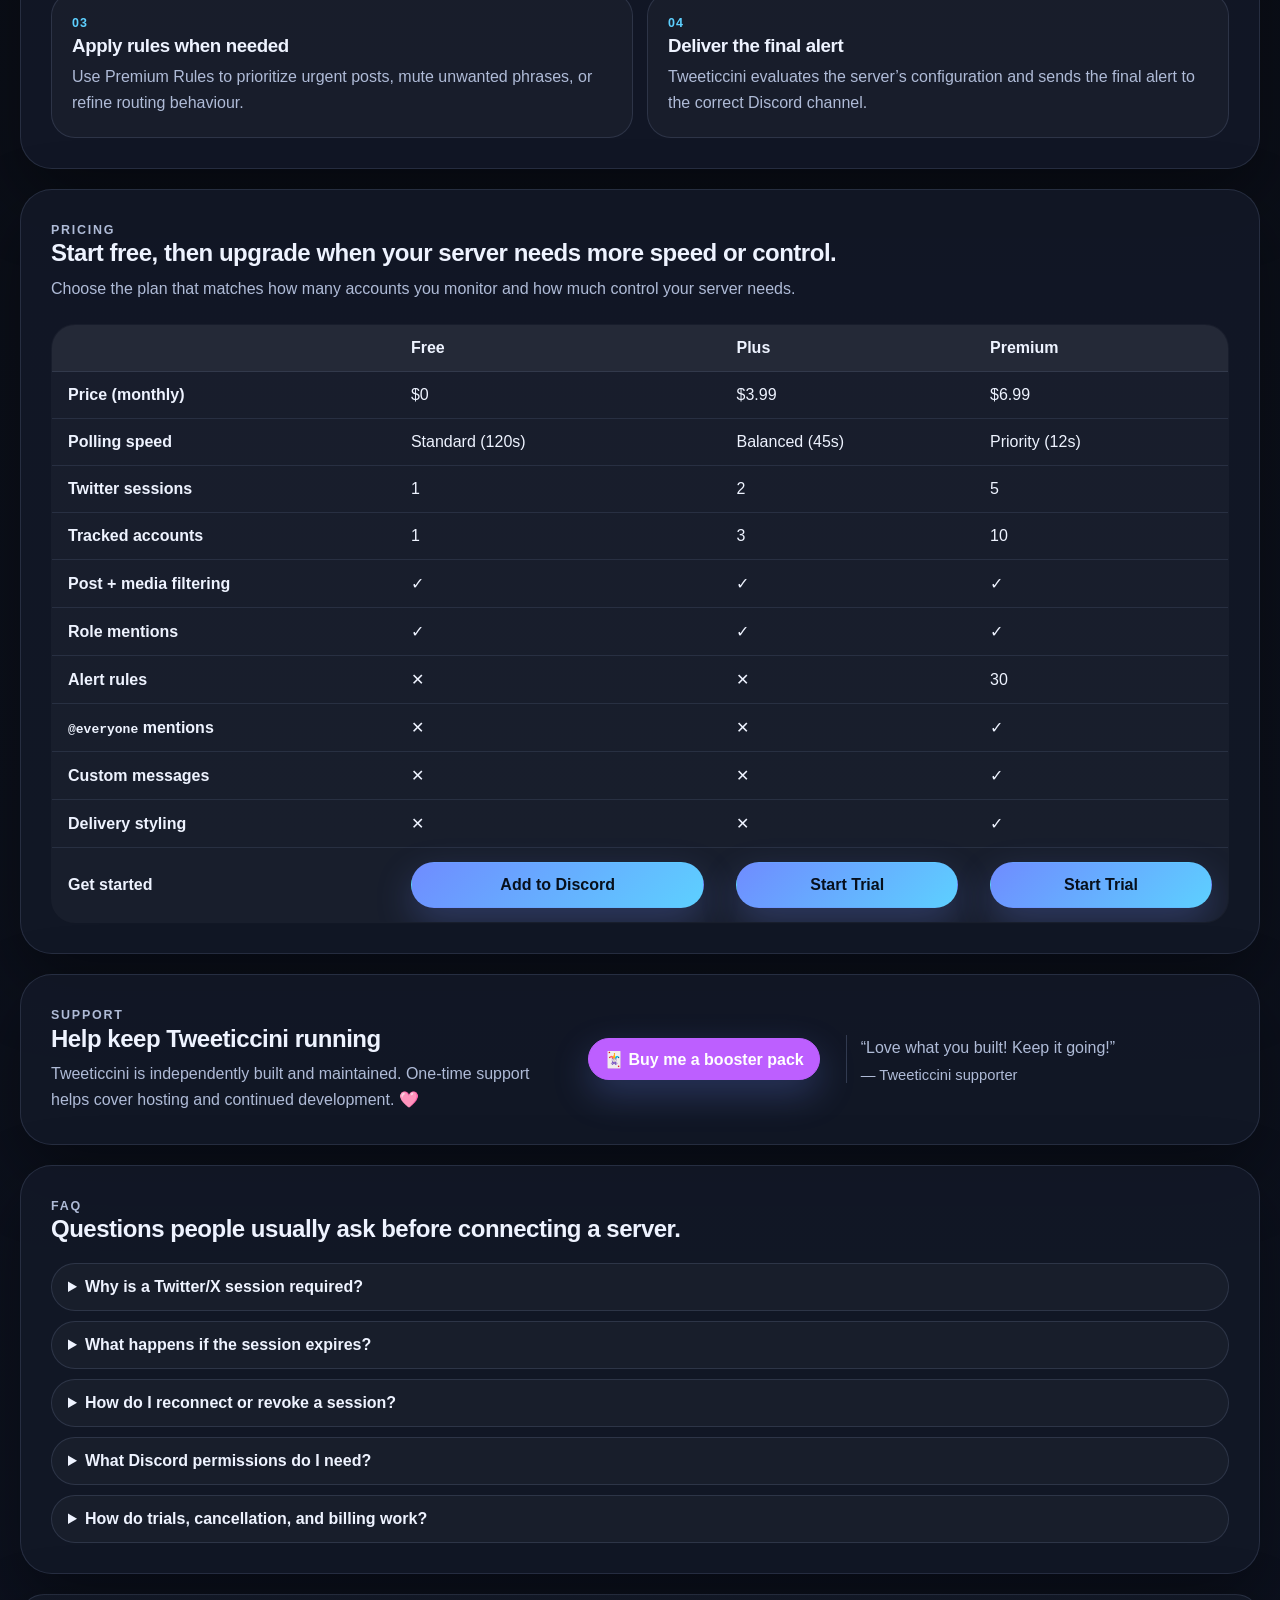
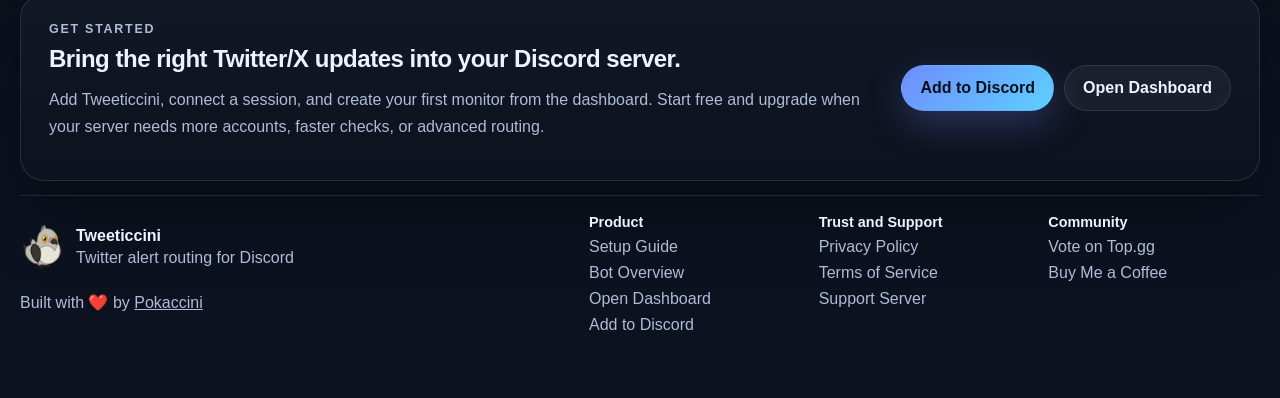
==== commit 2c4844f7: "Add temporary downtime notice" ====
--- a/docs/index.html
+++ b/docs/index.html
@@ -75,7 +75,16 @@
         </div>
       </div>
     </header>
-
+    <div class="service-notice" role="status">
+      <strong>Temporary downtime</strong>
+      <p>
+        Tweeticcini will be offline for roughly the next day due to a temporary internet outage on the host system.
+        Alerts will resume automatically once connectivity is restored.
+      </p>
+      <p>
+        No action is needed on your end, and your existing follows/settings will remain intact. 🩷
+      </p>
+    </div>
     <main id="main" class="site-shell">
       <section class="hero-section">
         <div class="hero-copy">
--- a/docs/styles.css
+++ b/docs/styles.css
@@ -904,6 +904,31 @@
   text-decoration: none;
 }
 
+.service-notice {
+  margin-top: 20px;
+  padding: 16px 18px;
+  border: 1px solid var(--border-strong);
+  border-radius: var(--radius-md);
+  background: rgba(111, 140, 255, 0.08);
+}
+
+.service-notice strong {
+  display: block;
+  margin-bottom: 6px;
+  color: var(--text);
+  font-size: 1rem;
+}
+
+.service-notice p {
+  margin: 0;
+  color: var(--text-muted);
+  line-height: 1.55;
+}
+
+.service-notice p + p {
+  margin-top: 6px;
+}
+
 #workflow,
 #how-it-works,
 #pricing,
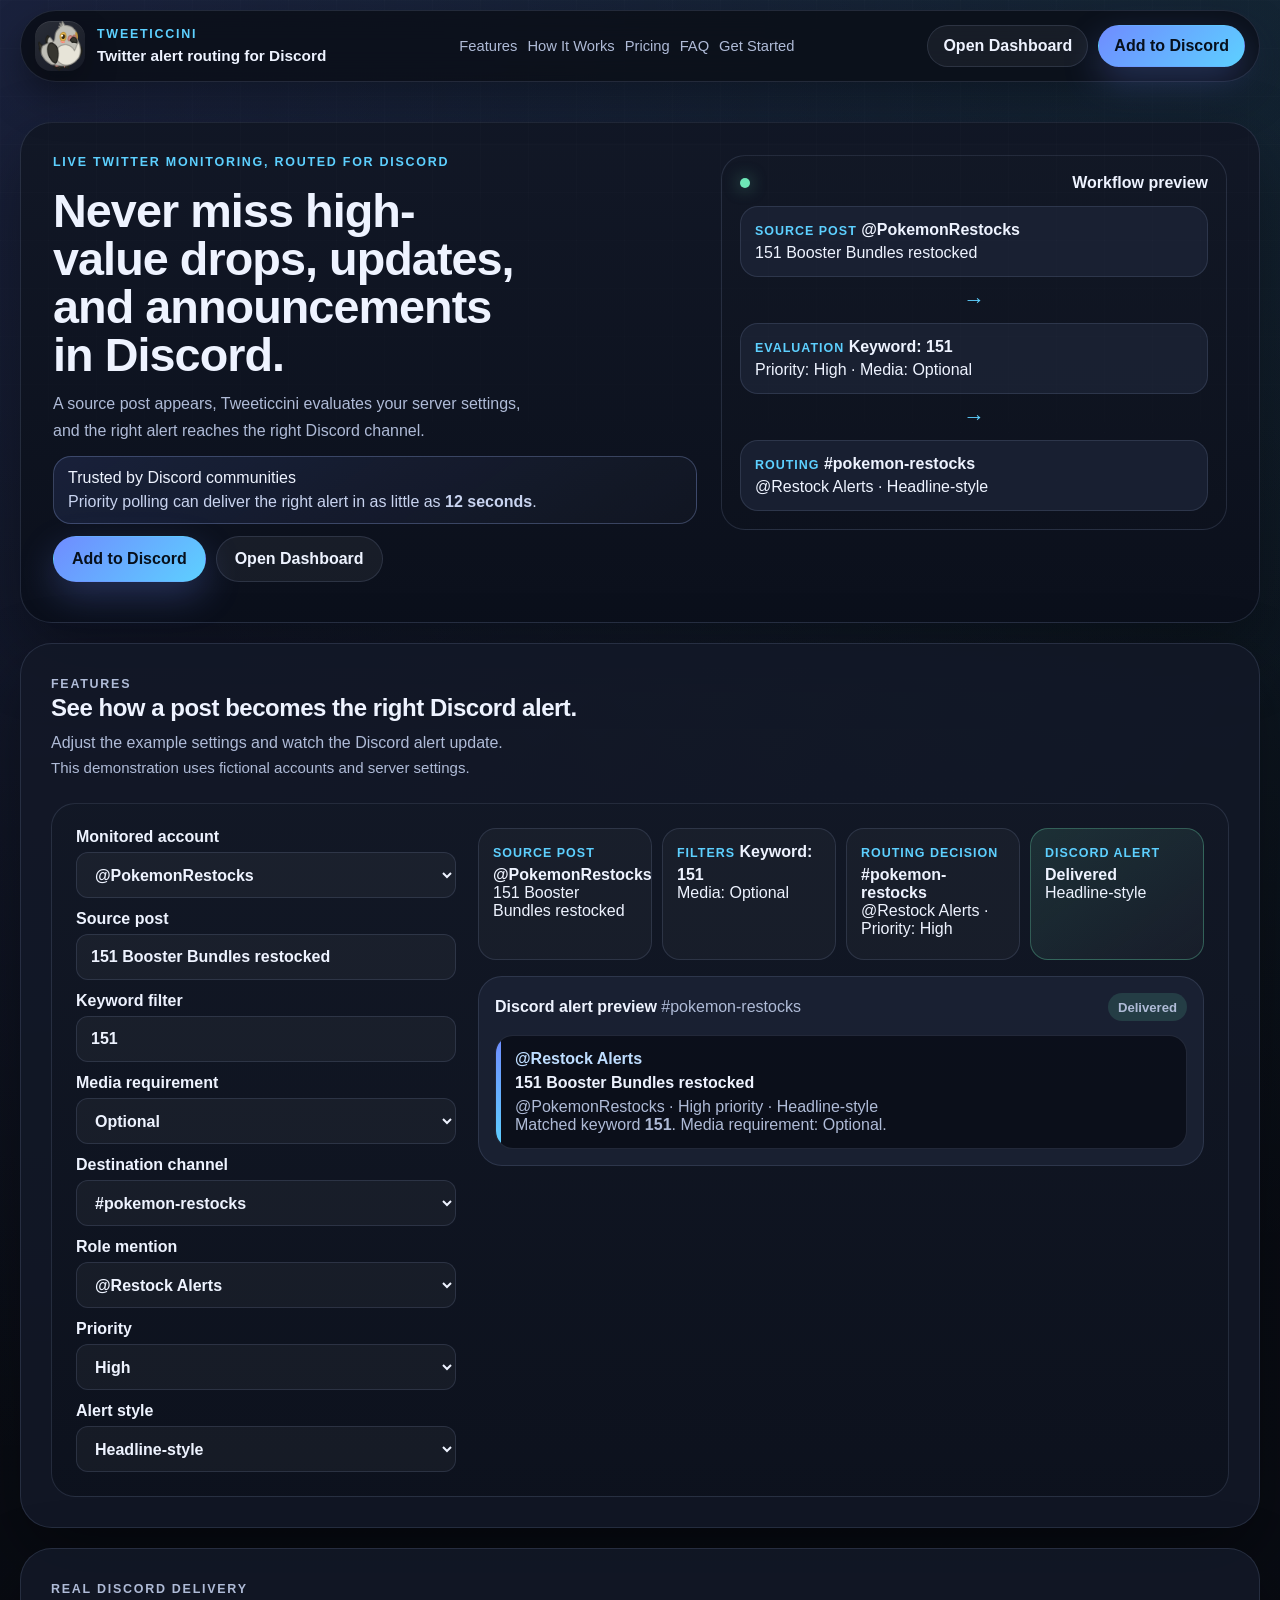
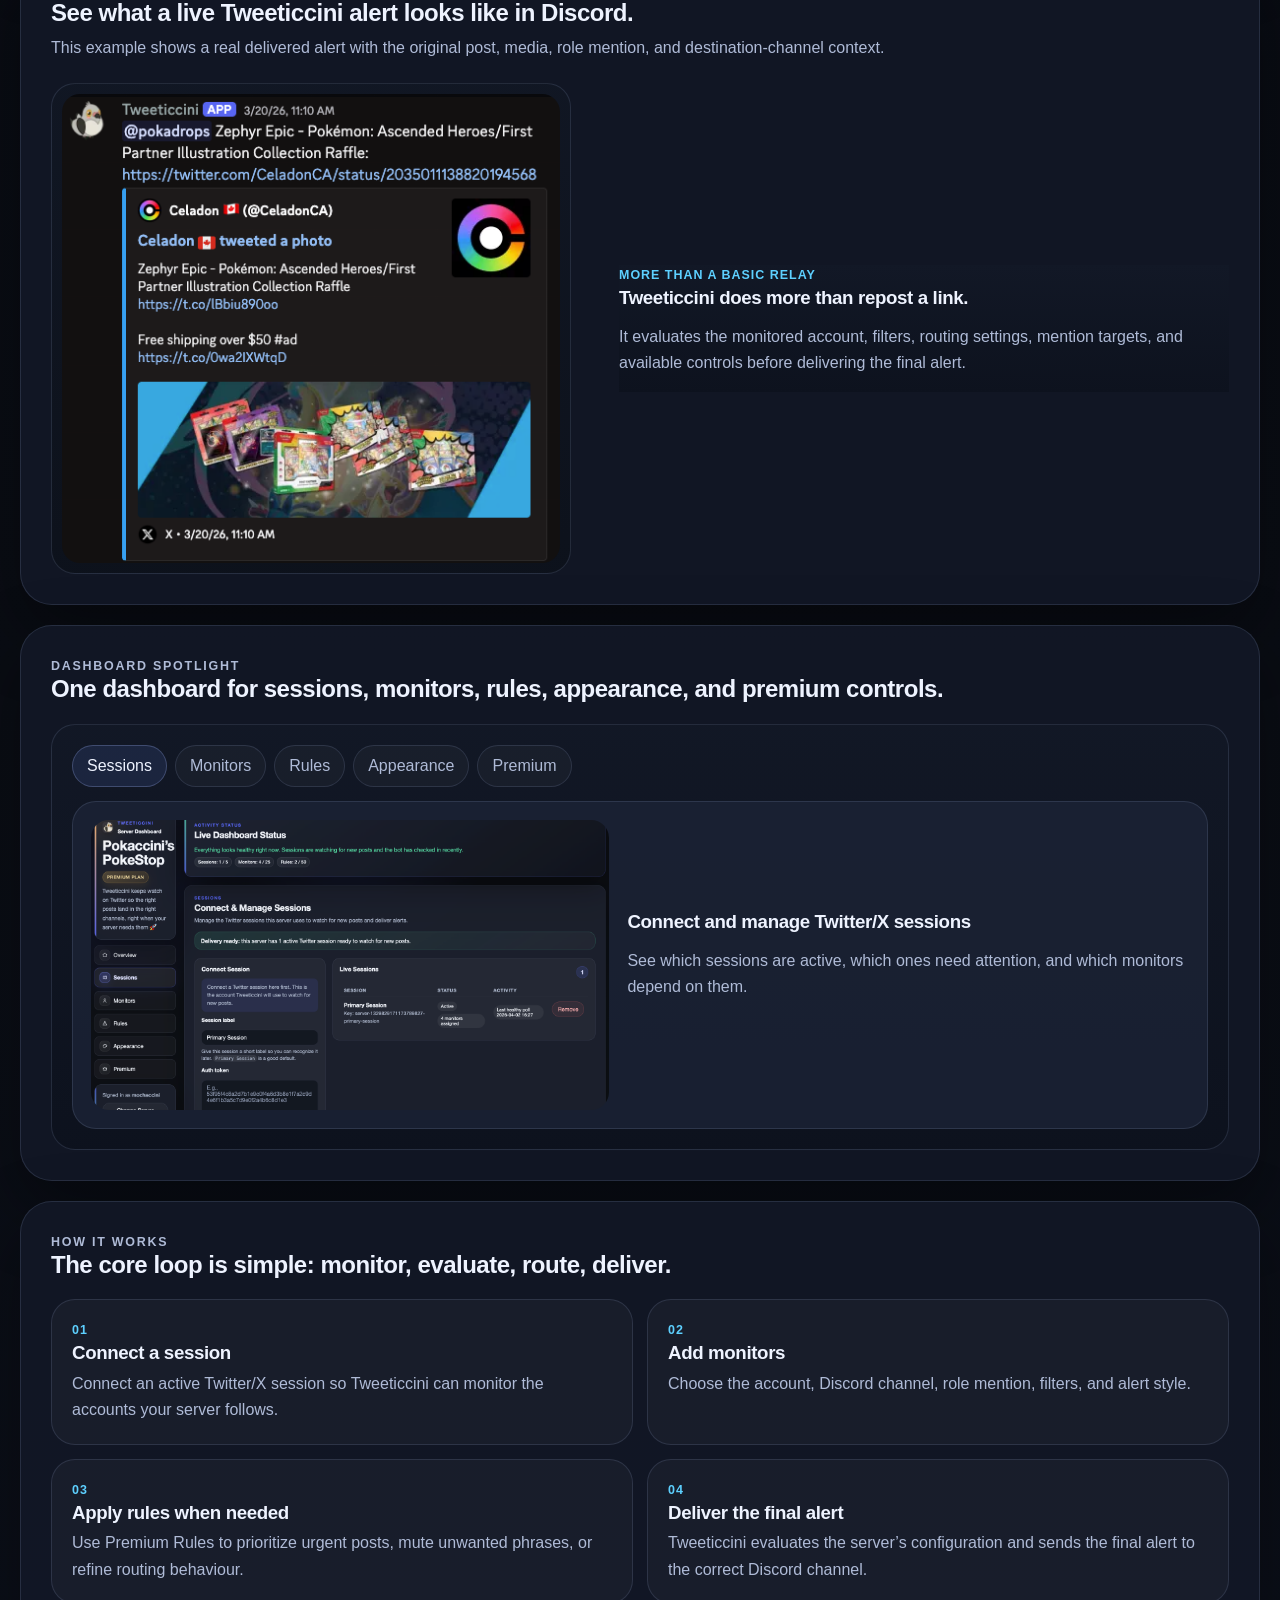
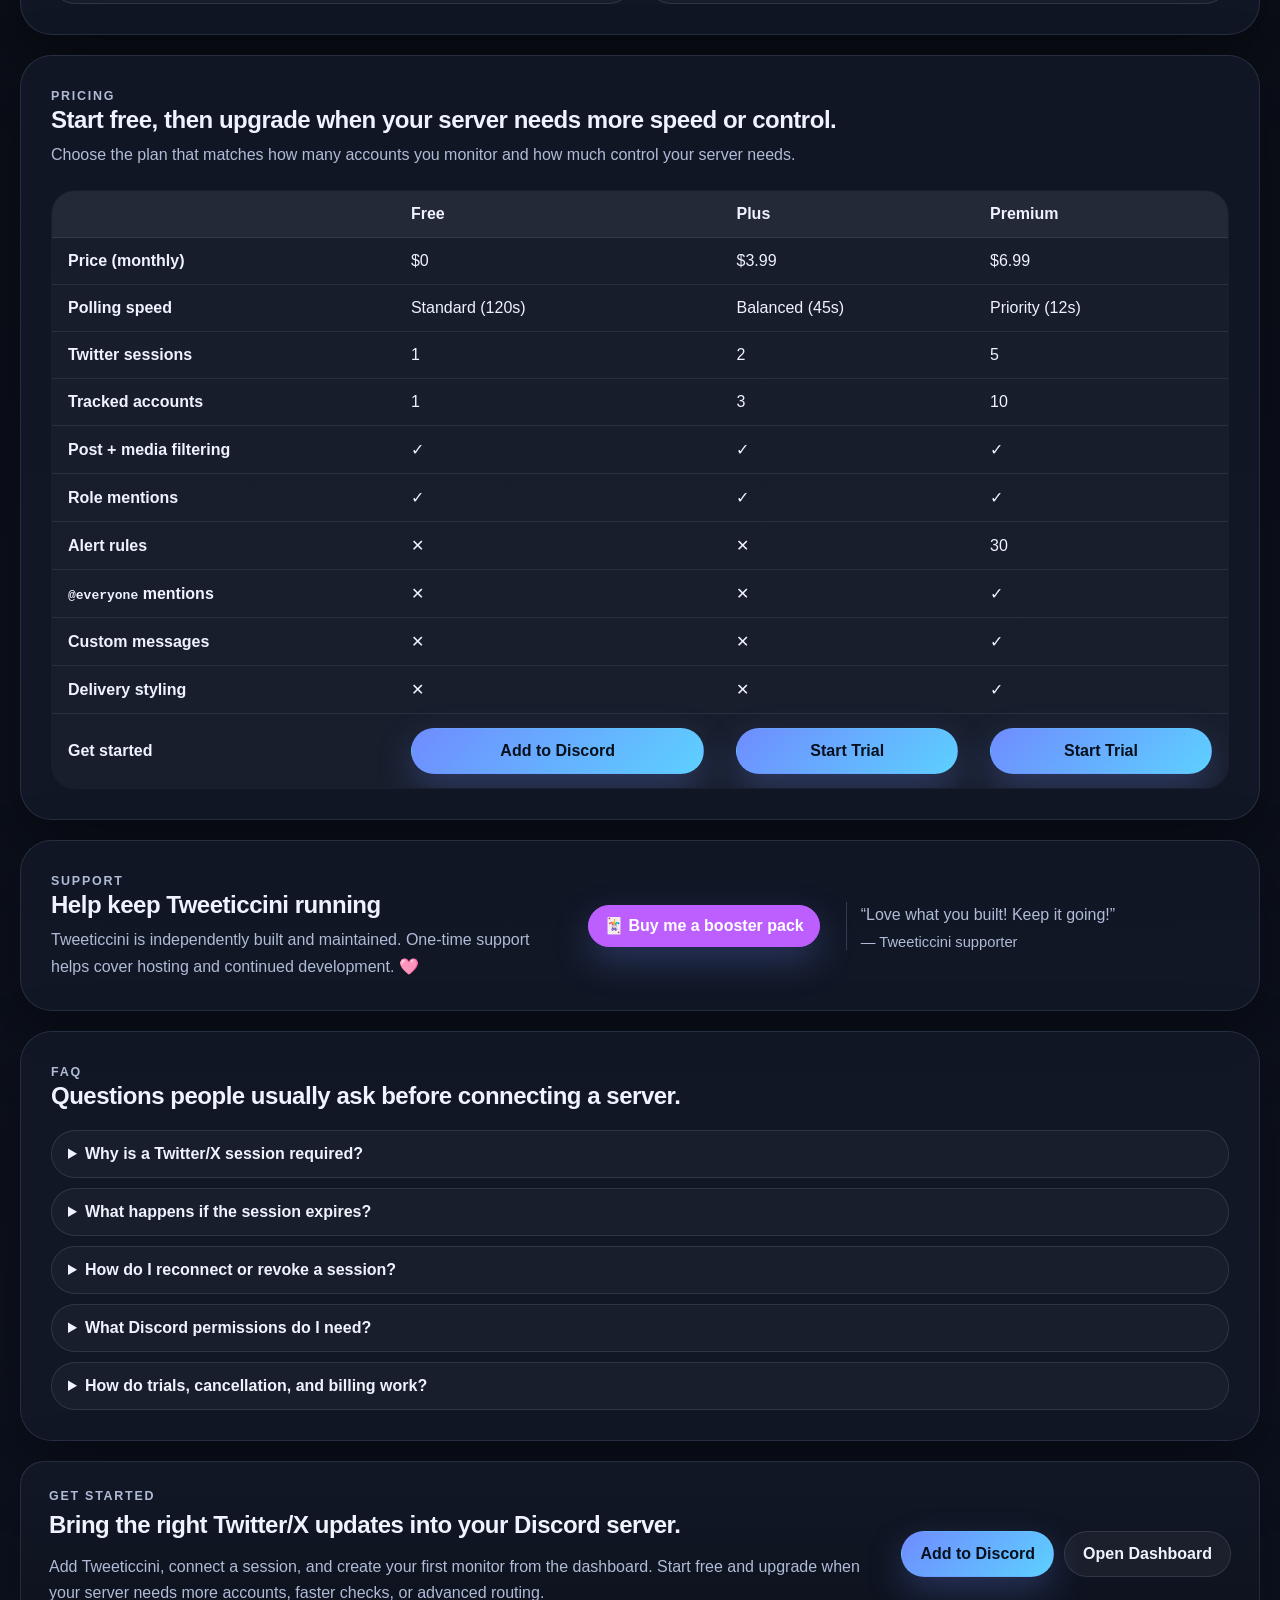
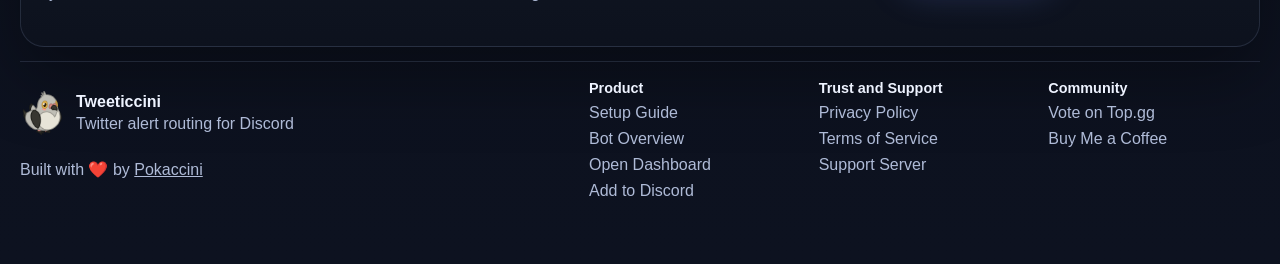
==== commit e8acd422: "Add public outage status and free dashboard fallback" ====
--- a/docs/index.html
+++ b/docs/index.html
@@ -75,15 +75,9 @@
         </div>
       </div>
     </header>
-    <div class="service-notice" role="status">
-      <strong>Temporary downtime</strong>
-      <p>
-        Tweeticcini will be offline for roughly the next day due to a temporary internet outage on the host system.
-        Alerts will resume automatically once connectivity is restored.
-      </p>
-      <p>
-        No action is needed on your end, and your existing follows/settings will remain intact. 🩷
-      </p>
+    <div class="service-notice" data-service-notice role="status" hidden>
+      <strong data-service-notice-title>Service notice</strong>
+      <p data-service-notice-message></p>
     </div>
     <main id="main" class="site-shell">
       <section class="hero-section">
--- a/docs/styles.css
+++ b/docs/styles.css
@@ -912,6 +912,10 @@
   background: rgba(111, 140, 255, 0.08);
 }
 
+.service-notice[hidden] {
+  display: none;
+}
+
 .service-notice strong {
   display: block;
   margin-bottom: 6px;
@@ -923,10 +927,6 @@
   margin: 0;
   color: var(--text-muted);
   line-height: 1.55;
-}
-
-.service-notice p + p {
-  margin-top: 6px;
 }
 
 #workflow,
